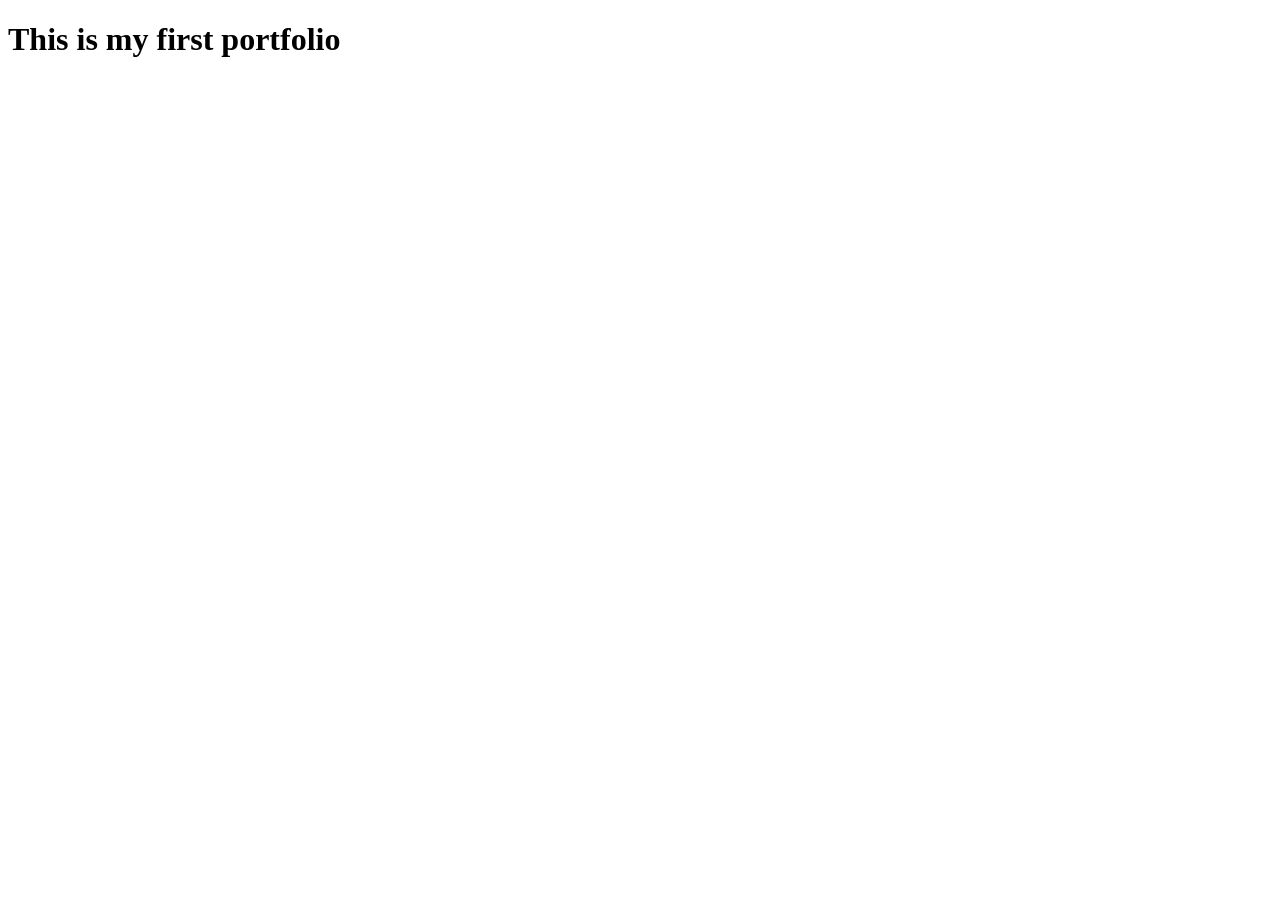
==== index.html @ 10e91168 "first commit" ====
<!DOCTYPE html>
<html lang="en">
<head>
  <meta charset="UTF-8">
  <meta name="viewport" content="width=device-width, initial-scale=1.0">
  <title>Document</title>
</head>
<body>
  <h1>This is my first portfolio</h1>
</body>
</html>
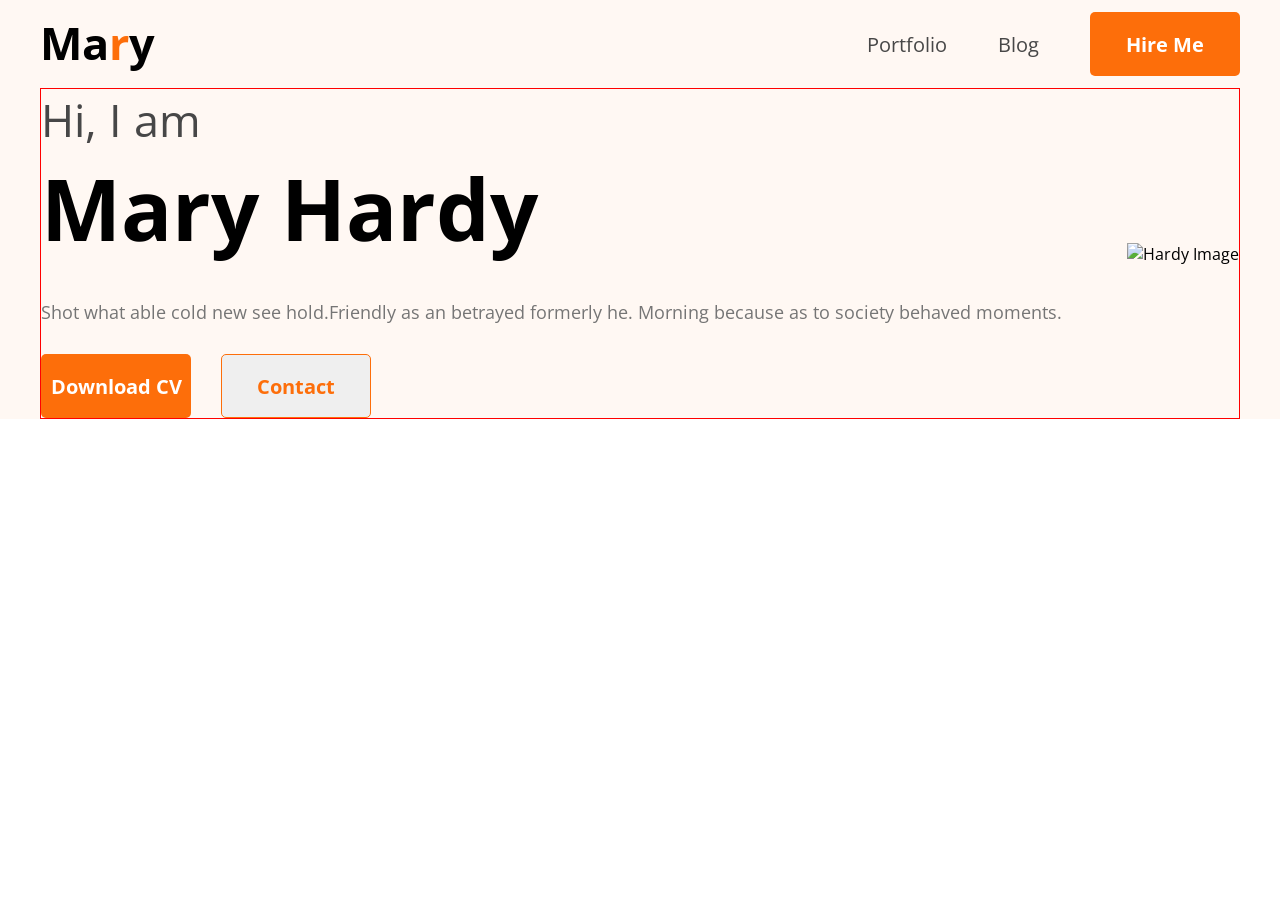
==== commit da20f9d8: "in this portion i create a CSS file link with HTML file and work on portfolio website hero portion a" ====
--- a/index.html
+++ b/index.html
@@ -1,11 +1,57 @@
-<!DOCTYPE html>
+<!doctype html>
 <html lang="en">
-<head>
-  <meta charset="UTF-8">
-  <meta name="viewport" content="width=device-width, initial-scale=1.0">
-  <title>Document</title>
-</head>
-<body>
-  <h1>This is my first portfolio</h1>
-</body>
-</html>+  <head>
+    <meta charset="UTF-8" />
+    <meta name="viewport" content="width=device-width, initial-scale=1.0" />
+    <link rel="stylesheet" href="./srtyle.css" />
+    <link rel="preconnect" href="https://fonts.googleapis.com" />
+    <link rel="preconnect" href="https://fonts.gstatic.com" crossorigin />
+    <link
+      href="https://fonts.googleapis.com/css2?family=Open+Sans:ital,wght@0,300..800;1,300..800&display=swap"
+      rel="stylesheet"
+    />
+    <title>Document</title>
+  </head>
+  <body>
+    <!-- Navbar start -->
+    <section class="root-parent">
+      <header>
+        <nav class="container">
+          <h2 class="logo">Ma<span class="logo-r">r</span>y</h2>
+          <ul>
+            <li><a href="">Portfolio</a></li>
+            <li><a href="">Blog</a></li>
+            <li><button class="common-btn">Hire Me</button></li>
+          </ul>
+        </nav>
+      </header>
+      <!-- Navbar end -->
+
+      <!-- Hero section start -->
+      <section class="hero-parent container">
+        <!-- left -->
+        <div class="hero-left">
+          <p class="hero-left-p1">Hi, I am</p>
+          <h2>Mary Hardy</h2>
+          <p class="hero-left-p2">
+            Shot what able cold new see hold.Friendly as an betrayed formerly
+            he. Morning because as to society behaved moments.
+          </p>
+          <div class="btn-parent">
+            <button class="common-btn">Download CV</button>
+            <button class="outline-btn">Contact</button>
+          </div>
+        </div>
+        <!-- right -->
+        <div>
+          <img
+            src="./b14-portfolio-resources/images/hardy.png"
+            alt="Hardy Image"
+          />
+        </div>
+      </section>
+    </section>
+    
+
+  </body>
+</html>
--- a/srtyle.css
+++ b/srtyle.css
@@ -0,0 +1,100 @@
+*{
+  padding: 0;
+  margin: 0;
+  font-family: "Open Sans", sans-serif;
+  box-sizing:border-box;
+}
+.root-parent{
+  background: #fff8f3FF;
+}
+/* shared style */
+.common-btn{
+ background-color: #fd6e0aFF;
+ height: 64px;
+ width: 150px;
+ border-radius: 5px;
+ border: none;
+ font-size: 20px;
+ color: white;
+ font-weight: 700;
+ cursor: pointer;
+}
+.outline-btn{
+ /* background-color: #fd6e0aFF; */
+ height: 64px;
+ width: 150px;
+ border-radius: 5px;
+ border: none;
+ font-size: 20px;
+ color: #fd6e0a;
+ font-weight: 700;
+ border: 1px solid #fd6e0a;
+ cursor: pointer;
+}
+.btn-parent{
+  display: flex;
+  gap: 30px;
+  margin-top: 30px;
+}
+.container{
+  max-width: 1200px;
+  margin: auto;
+}
+img{
+  /* max width is very important to image fit in the container */
+  max-width: 100%;  
+}
+
+nav{
+ 
+  display: flex;
+  justify-content: space-between;
+  padding: 12px 0;
+  /* border: 2px solid red; */
+  display: hide;
+}
+nav ul{
+  display: flex;
+  /* justify-content: space-between; */
+  list-style: none;
+  gap:51px;
+  align-items: center;
+
+}
+nav ul li a{
+  text-decoration: none;
+  font-size: 20px;
+  color: #474747FF;
+  font-weight: 400;
+}
+.logo{
+  /* font-weight: 800; */
+  font-size: 45px;
+}
+.logo-r{
+  color: #fd6e0aFF;
+}
+
+/* Hero section style */
+.hero-parent{
+  display: flex;
+  align-items: center;
+  border: 1px solid red;
+  justify-content: space-between;
+}
+.hero-left h2{
+  font-size: 85px;
+  /* font-weight: bold; */
+  /* margin-left: 0px; */
+  /* padding: 0; */
+}
+.hero-left-p1{
+  font-size: 45px;
+  color: #474747FF;
+}
+
+.hero-left-p2{
+  font-size: 18px;
+  color: #757575FF;
+  margin-top: 34px;
+}
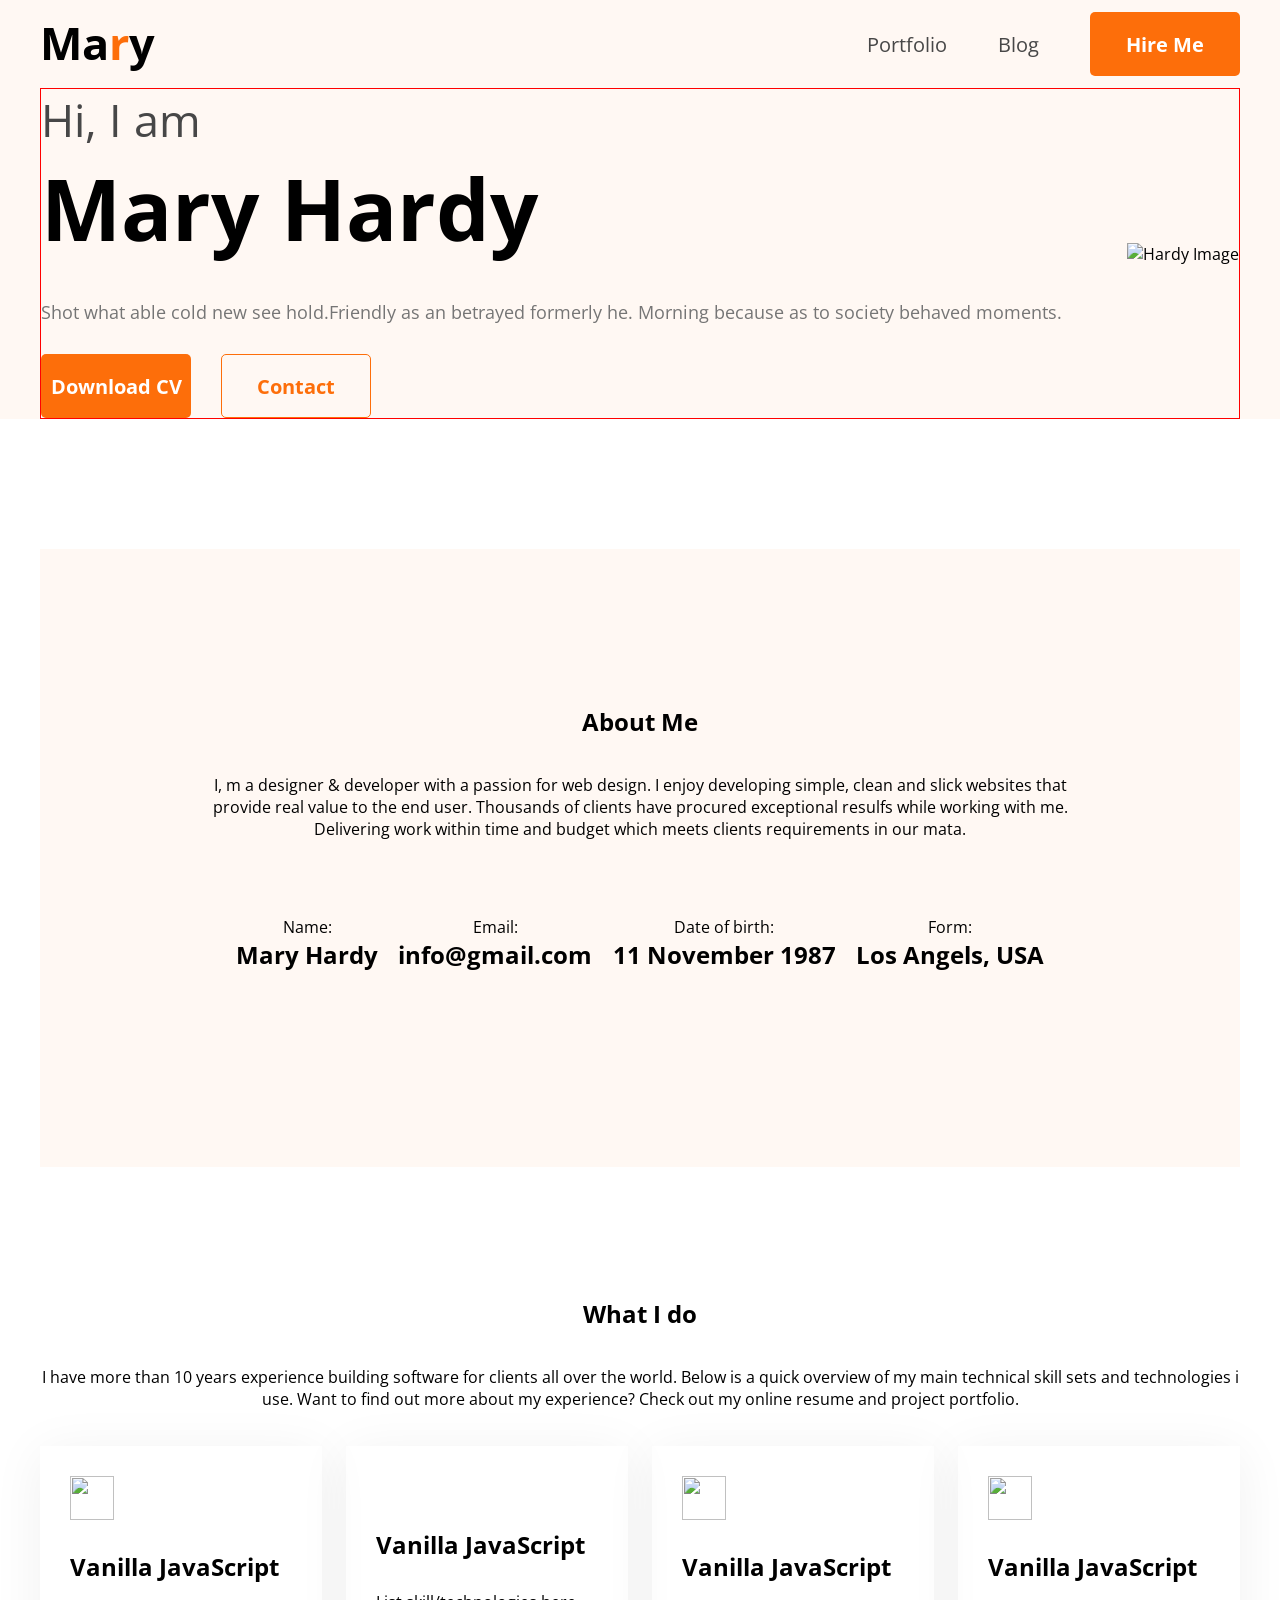
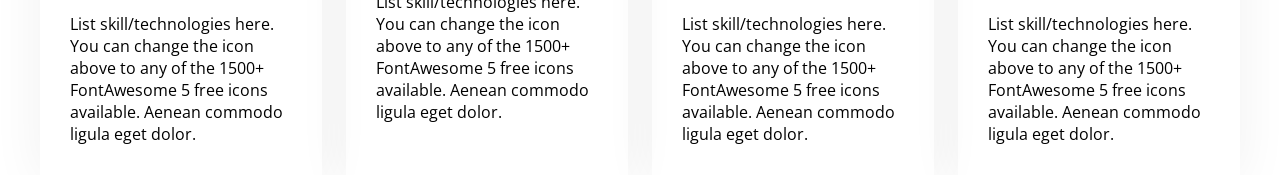
==== commit 93254fa1: "add two section about me and what i do" ====
--- a/index.html
+++ b/index.html
@@ -51,7 +51,88 @@
         </div>
       </section>
     </section>
-    
+    <!-- start about section -->
+    <section class="container about-parent">
+      <h2>About Me</h2>
+      <p>
+        I, m a designer & developer with a passion for web design. I enjoy
+        developing simple, clean and slick websites that provide real value to
+        the end user. Thousands of clients have procured exceptional resulfs
+        while working with me. Delivering work within time and budget which
+        meets clients requirements in our mata.
+      </p>
+      <div class="about-box-childs">
+        <div>
+          <p>Name:</p>
+          <h2>Mary Hardy</h2>
+        </div>
+        <div>
+          <p>Email:</p>
+          <h2>info@gmail.com</h2>
+        </div>
+        <div>
+          <p>Date of birth:</p>
+          <h2>11 November 1987</h2>
+        </div>
+        <div>
+          <p>Form:</p>
+          <h2>Los Angels, USA</h2>
+        </div>
+      </div>
+    </section>
+    <!-- what i do section -->
+    <section class="what-i-do-parent container">
+      <h2>What I do</h2>
+      <p>
+        I have more than 10 years experience building software for clients all
+        over the world. Below is a quick overview of my main technical skill
+        sets and technologies i use. Want to find out more about my experience?
+        Check out my online resume and project portfolio.
+      </p>
 
+      <div class="what-i-do-card-container">
+        <div class="what-i-do-card">
+          <img src="/b14-portfolio-resources/images/icons/js.png" alt="" />
+          <h2>Vanilla JavaScript</h2>
+          <p>
+            List skill/technologies here. You can change the icon above to any
+            of the 1500+ FontAwesome 5 free icons available. Aenean commodo
+            ligula eget dolor.
+          </p>
+        </div>
+        <div class="what-i-do-card">
+          <div>
+            <img src="/b14-portfolio-resources/images/icons/mongo.png" alt="" />
+            <img src="/b14-portfolio-resources/images/icons/react.png" alt="" />
+            <img src="/b14-portfolio-resources/images/icons/nodejs.png" alt="" />
+          </div>
+
+          <h2>Vanilla JavaScript</h2>
+          <p>
+            List skill/technologies here. You can change the icon above to any
+            of the 1500+ FontAwesome 5 free icons available. Aenean commodo
+            ligula eget dolor.
+          </p>
+        </div>
+        <div class="what-i-do-card">
+          <img src="/b14-portfolio-resources/images/icons/js.png" alt="" />
+          <h2>Vanilla JavaScript</h2>
+          <p>
+            List skill/technologies here. You can change the icon above to any
+            of the 1500+ FontAwesome 5 free icons available. Aenean commodo
+            ligula eget dolor.
+          </p>
+        </div>
+        <div class="what-i-do-card">
+          <img src="/b14-portfolio-resources/images/icons/js.png" alt="" />
+          <h2>Vanilla JavaScript</h2>
+          <p>
+            List skill/technologies here. You can change the icon above to any
+            of the 1500+ FontAwesome 5 free icons available. Aenean commodo
+            ligula eget dolor.
+          </p>
+        </div>
+      </div>
+    </section>
   </body>
 </html>
--- a/srtyle.css
+++ b/srtyle.css
@@ -30,6 +30,7 @@
  font-weight: 700;
  border: 1px solid #fd6e0a;
  cursor: pointer;
+ background: none;
 }
 .btn-parent{
   display: flex;
@@ -97,4 +98,52 @@
   font-size: 18px;
   color: #757575FF;
   margin-top: 34px;
+}
+/* about us css */
+
+.about-parent{
+  background: #fff8f3FF;
+  margin: 130px auto;
+  padding: 156px;
+  text-align: center;
+  display: flex;
+  flex-direction: column;
+  gap: 36px;
+}
+.about-box-childs{
+  display: flex;
+  justify-content: space-between;
+  /* gap: 45px; */
+  padding: 40px;
+
+}
+
+/* what i do portion */
+
+.what-i-do-parent{
+  text-align: center;
+  display: flex;
+  flex-direction: column;
+  gap: 36px;
+
+
+}
+.what-i-do-card-container{
+  display: flex;
+  flex-direction: row;
+  gap: 24px;
+}
+.what-i-do-card{
+  box-shadow: 0px 6px 50px 0px #0000000F;
+  text-align: left;
+  padding: 30px;
+  display: flex;
+  flex-direction: column;
+  gap:30px ;
+
+}
+.what-i-do-card>img{
+   width: 44px;
+   height: 44px;
+    
 }
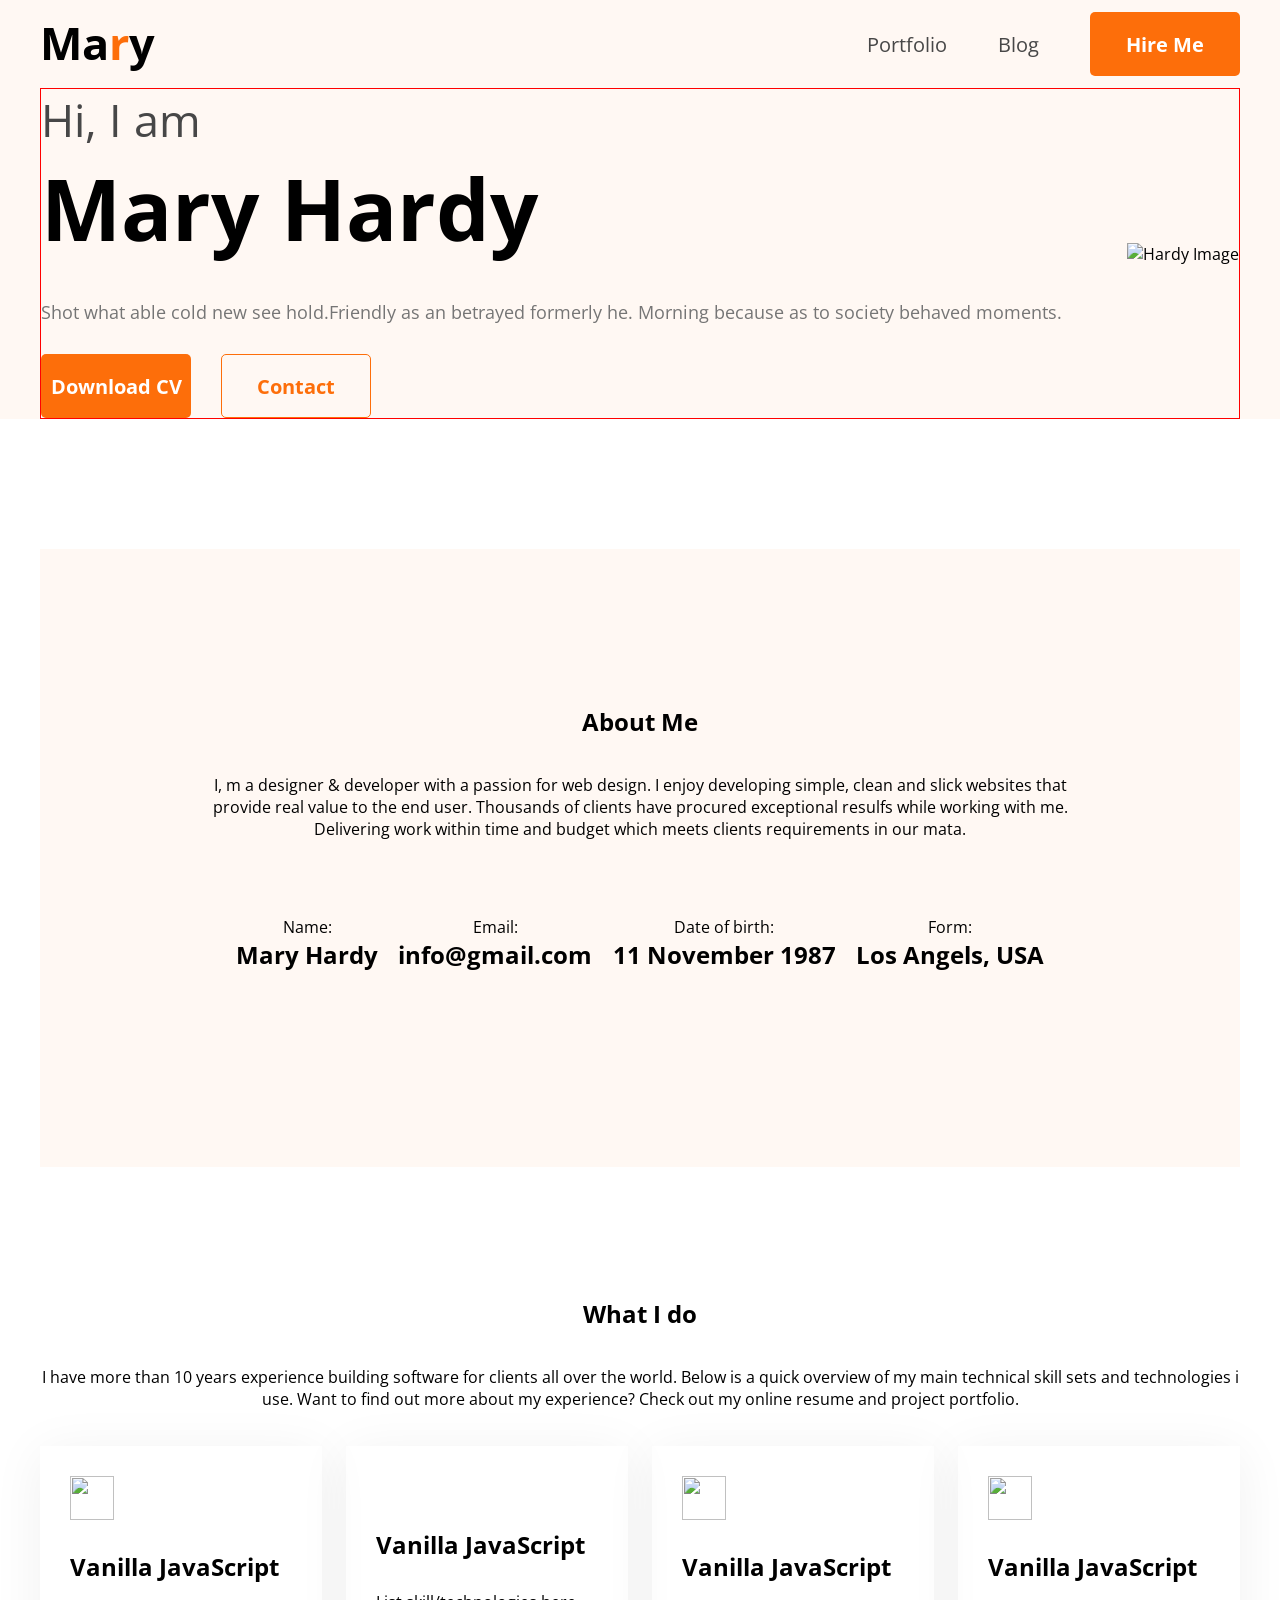
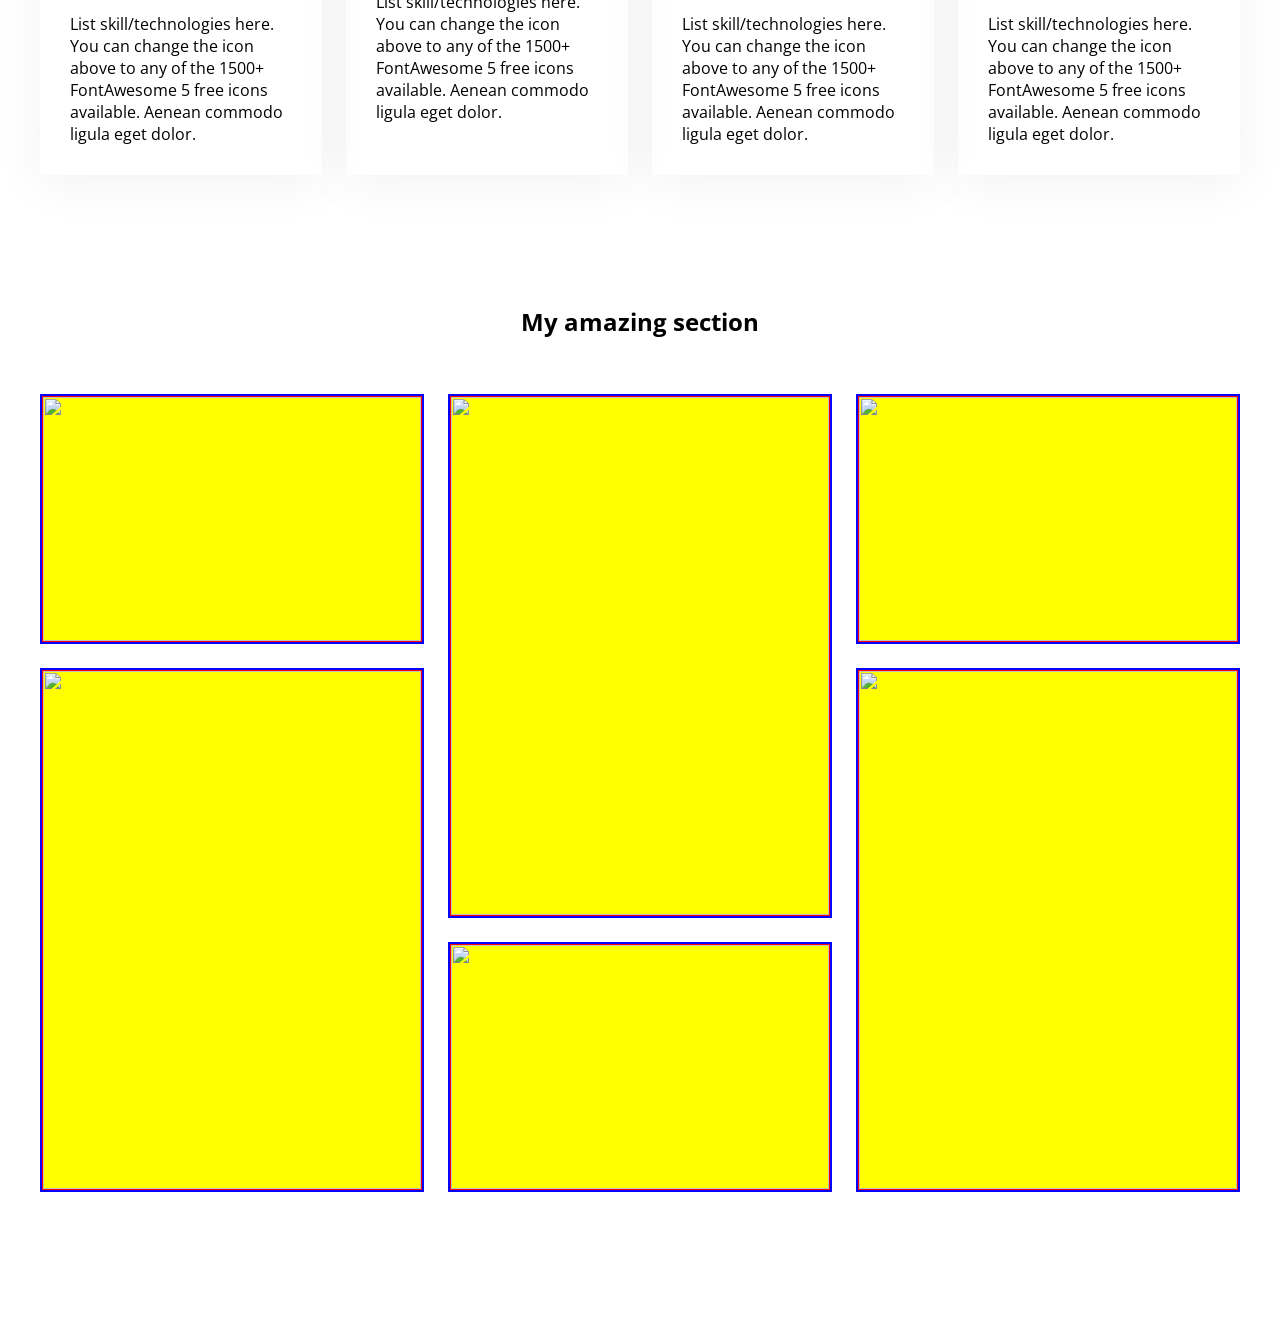
==== commit 4ea533d5: "in this portion i work on MY amazing section and understanding display grid property" ====
--- a/index.html
+++ b/index.html
@@ -104,7 +104,10 @@
           <div>
             <img src="/b14-portfolio-resources/images/icons/mongo.png" alt="" />
             <img src="/b14-portfolio-resources/images/icons/react.png" alt="" />
-            <img src="/b14-portfolio-resources/images/icons/nodejs.png" alt="" />
+            <img
+              src="/b14-portfolio-resources/images/icons/nodejs.png"
+              alt=""
+            />
           </div>
 
           <h2>Vanilla JavaScript</h2>
@@ -134,5 +137,47 @@
         </div>
       </div>
     </section>
+    <!-- my amazing works -->
+    <section class="my-amazing-parent container">
+      <h2>My amazing section</h2>
+      <div class="gallery">
+        <div class="box1">
+          <img
+            src="/b14-portfolio-resources/images/amazing works/Rectangle 8.png"
+            alt=""
+          />
+        </div>
+        <div class="box2">
+          <img
+            src="/b14-portfolio-resources/images/amazing works/Rectangle 9.png"
+            alt=""
+          />
+        </div>
+        <div class="box3">
+          <img
+            src="/b14-portfolio-resources/images/amazing works/Rectangle 10.png"
+            alt=""
+          />
+        </div>
+        <div class="box4">
+          <img
+            src="/b14-portfolio-resources/images/amazing works/Rectangle 11.png"
+            alt=""
+          />
+        </div>
+        <div class="box5">
+          <img
+            src="/b14-portfolio-resources/images/amazing works/Rectangle 12.png"
+            alt=""
+          />
+        </div>
+        <div class="box6">
+          <img
+            src="/b14-portfolio-resources/images/amazing works/Rectangle 13.png"
+            alt=""
+          />
+        </div>
+      </div>
+    </section>
   </body>
 </html>
--- a/srtyle.css
+++ b/srtyle.css
@@ -44,6 +44,8 @@
 img{
   /* max width is very important to image fit in the container */
   max-width: 100%;  
+  /* unexpected gap cole jabe image theke */
+  /* display: block; */
 }
 
 nav{
@@ -146,4 +148,56 @@
    width: 44px;
    height: 44px;
     
+}
+
+/* Gallery section */
+.my-amazing-parent{
+  text-align: center;
+  margin: 130px auto;
+}
+.gallery{
+  /* display: inline; */
+  display: grid;
+  grid-template-columns: repeat(3,1fr);
+  margin-top: 56px;
+  gap: 24px;
+  grid-auto-rows: 250px;
+  grid-template-areas: 
+  "one two three"
+  "four two six"
+  "four five six"
+  ;
+  
+}
+.gallery img{
+  border: 1px solid red;
+    /* object-fit: cover; */
+    height: 100%;
+    width: 100%;
+    object-fit:fill;
+}
+
+/* extra code  */
+.gallery > div{
+    border: 2px solid blue;
+     background: yellow;
+}
+
+.box1{
+  grid-area: one;
+}
+.box2{
+  grid-area: two;
+}
+.box3{
+  grid-area: three;
+}
+.box4{
+  grid-area: four;
+}
+.box5{
+  grid-area: five;
+}
+.box6{
+  grid-area: six;
 }
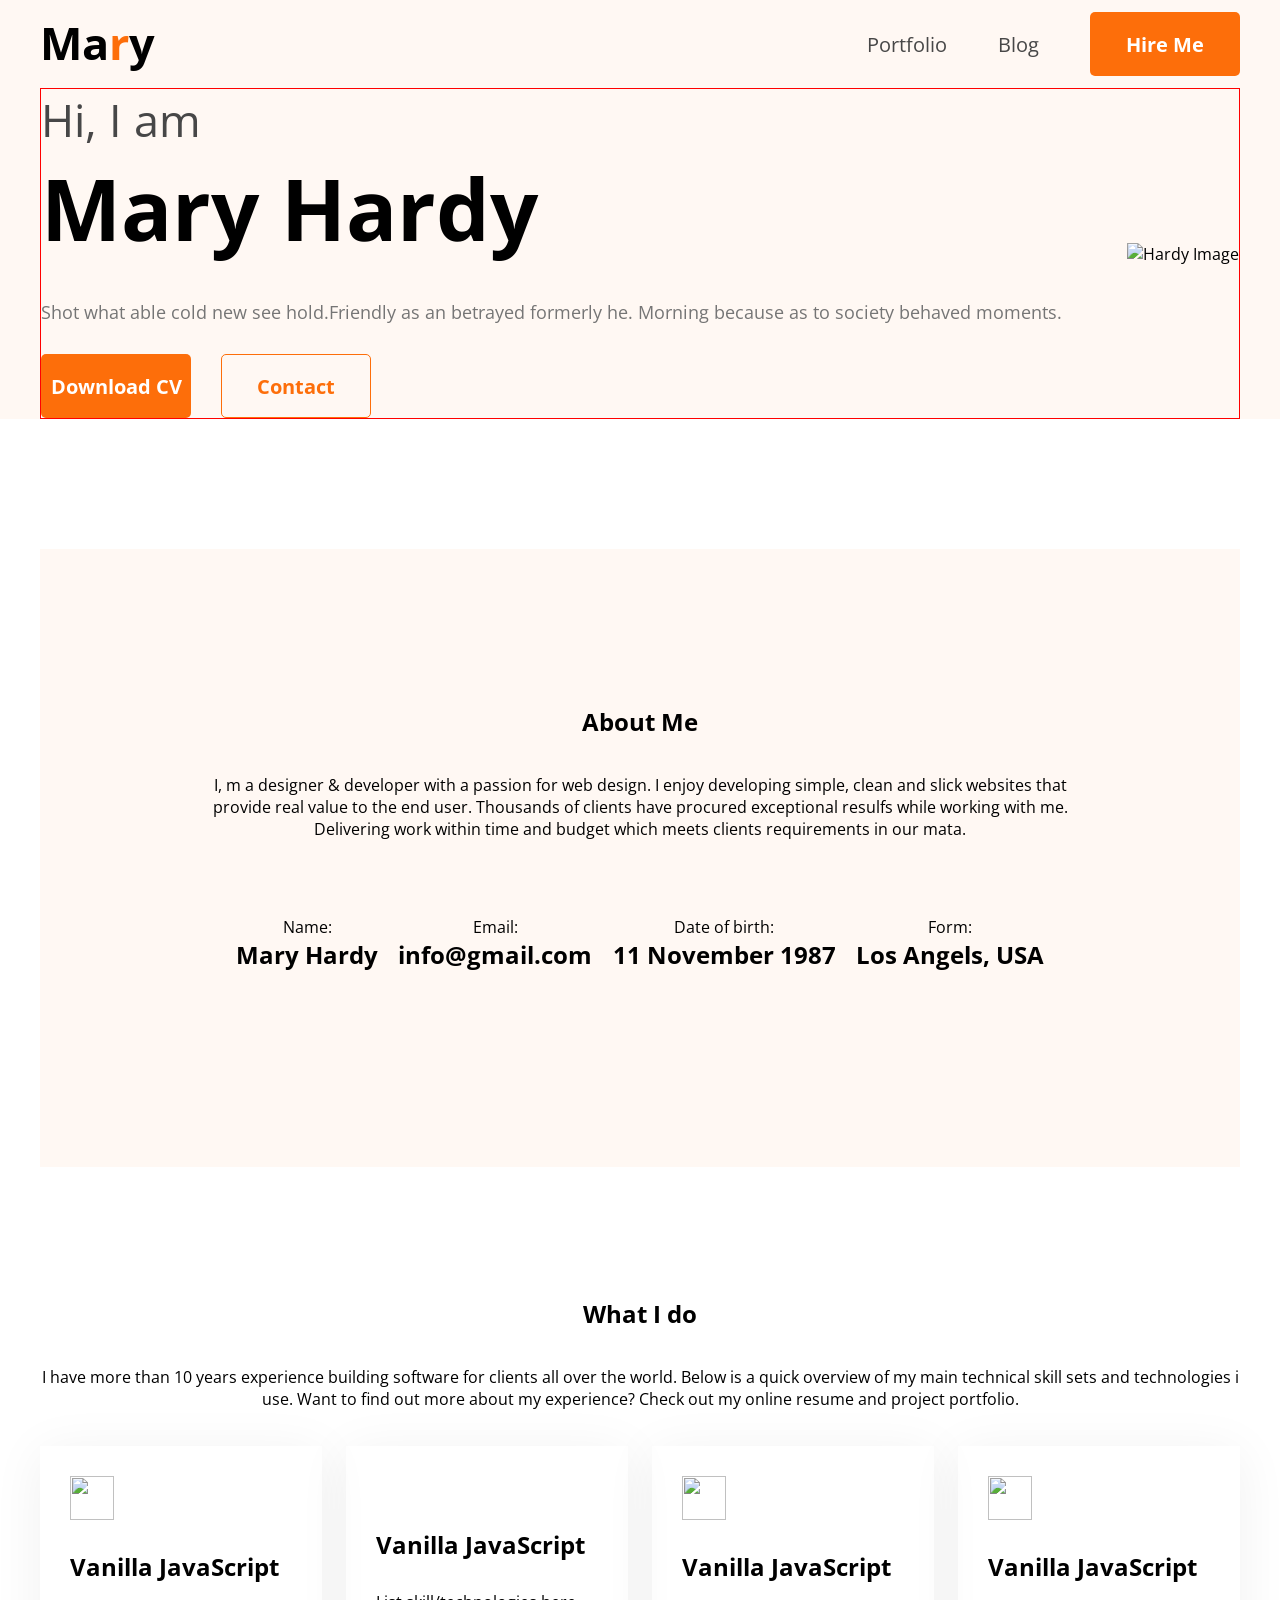
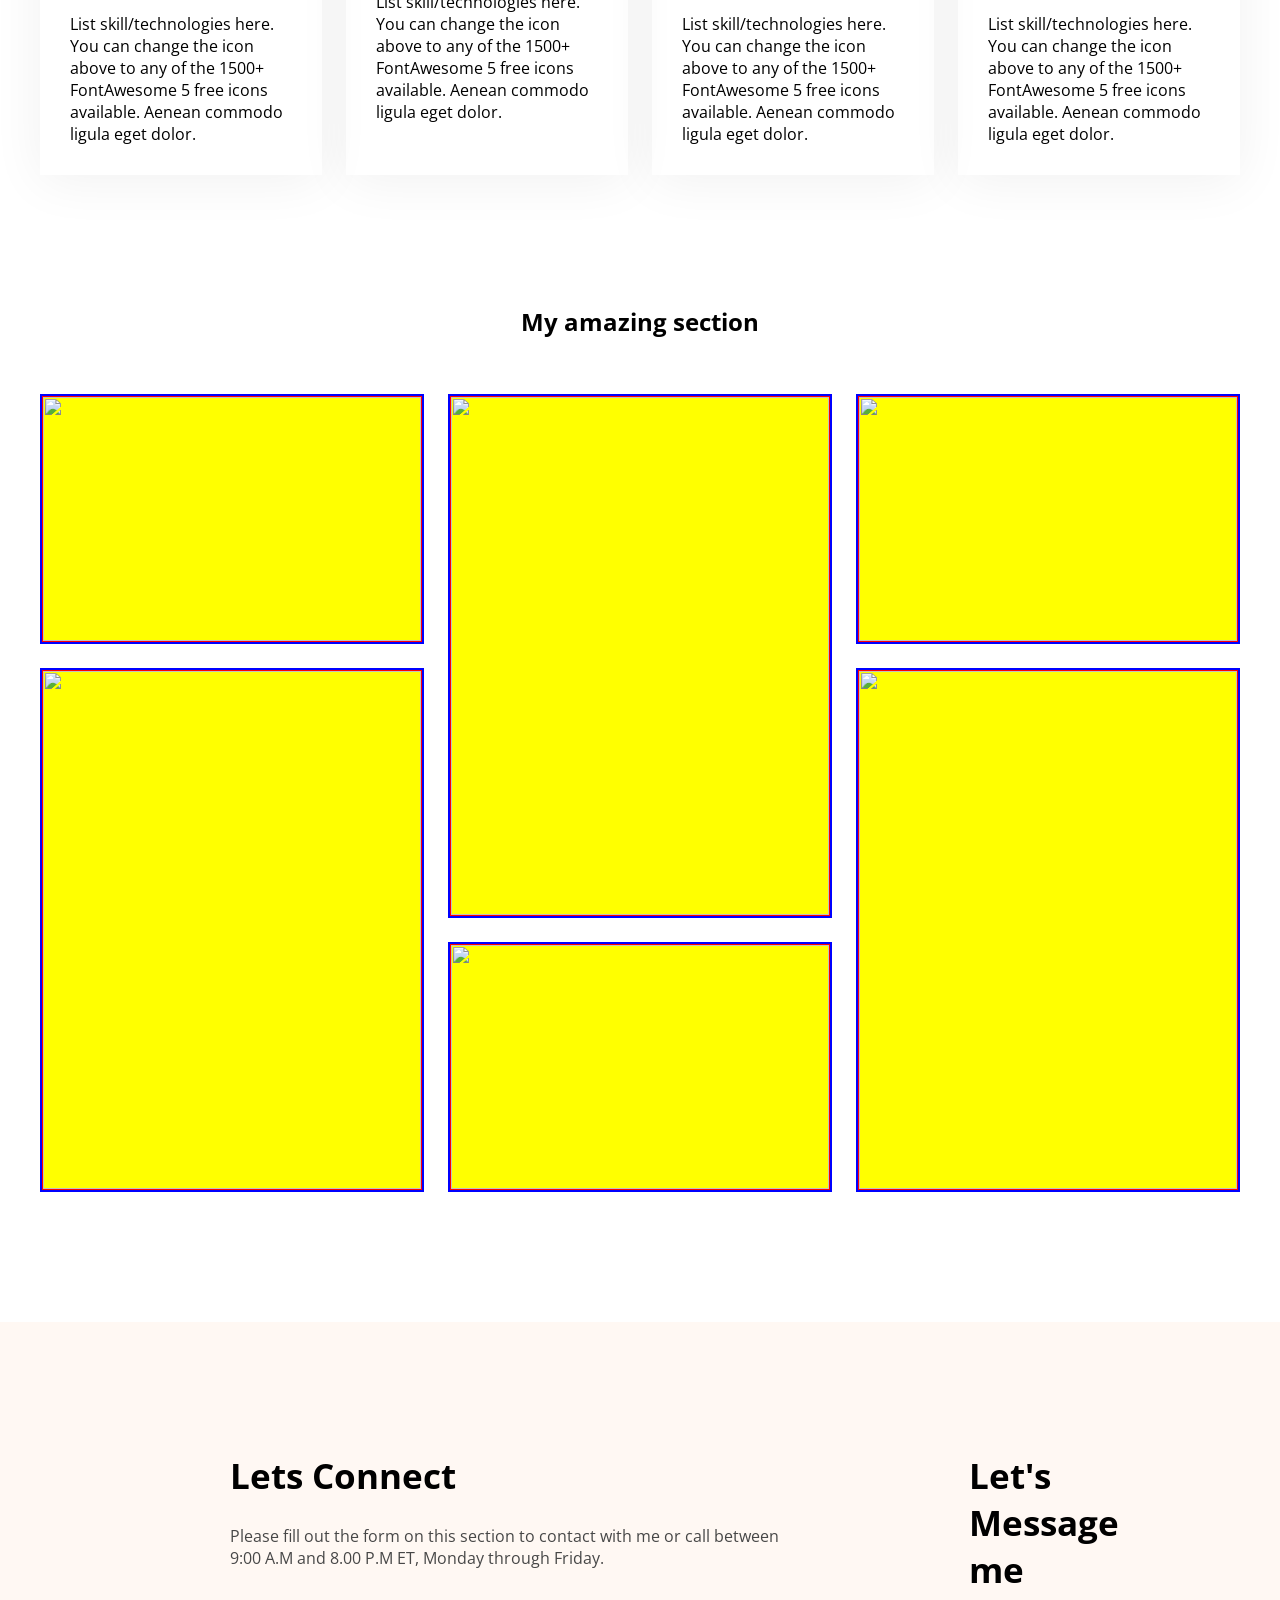
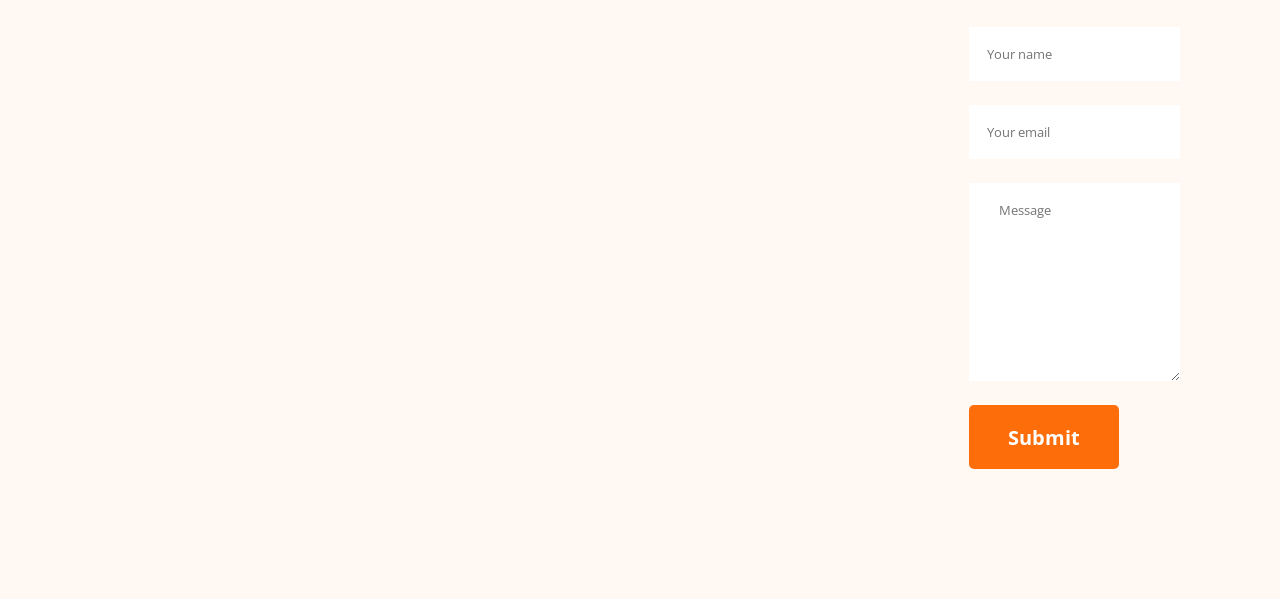
==== commit 10244a4e: "works on footer section" ====
--- a/index.html
+++ b/index.html
@@ -10,6 +10,7 @@
       href="https://fonts.googleapis.com/css2?family=Open+Sans:ital,wght@0,300..800;1,300..800&display=swap"
       rel="stylesheet"
     />
+    <link rel="stylesheet" href="https://cdnjs.cloudflare.com/ajax/libs/font-awesome/7.0.1/css/all.min.css" integrity="sha512-2SwdPD6INVrV/lHTZbO2nodKhrnDdJK9/kg2XD1r9uGqPo1cUbujc+IYdlYdEErWNu69gVcYgdxlmVmzTWnetw==" crossorigin="anonymous" referrerpolicy="no-referrer" />
     <title>Document</title>
   </head>
   <body>
@@ -179,5 +180,43 @@
         </div>
       </div>
     </section>
+    <!-- footer portion start -->
+    <section class="footer-parent">
+      <footer class="container">
+        <div class="left-footer">
+          <h2>Lets Connect</h2>
+          <p>
+            Please fill out the form on this section to contact with me or call
+            between 9:00 A.M and 8.00 P.M ET, Monday through Friday.
+          </p>
+          <div class="footer-icons">
+            <img
+              src="/b14-portfolio-resources/images/icons/facebook.png"
+              alt=""
+            />
+            <img src="/b14-portfolio-resources/images/icons/insta.png" alt="" />
+            <img
+              src="/b14-portfolio-resources/images/icons/twitter.png"
+              alt=""
+            />
+          </div>
+          <!-- font aswome  -->
+          <div class="footer-icons">
+            <span><i class="fa-brands fa-facebook"></i></span>
+            <span><i class="fa-brands fa-facebook"></i></span>
+            <span><i class="fa-brands fa-facebook"></i></span>
+          </div>
+        </div>
+        <div class="right-footer">
+          <h2>Let's Message me</h2>
+          <form action="">
+            <input type="text" placeholder="Your name" />
+            <input type="text" placeholder="Your email" />
+            <textarea name="" id="" placeholder="Message" rows="10"></textarea>
+            <button class="common-btn">Submit</button>
+          </form>
+        </div>
+      </footer>
+    </section>
   </body>
 </html>
--- a/srtyle.css
+++ b/srtyle.css
@@ -1,110 +1,108 @@
-*{
+* {
   padding: 0;
   margin: 0;
   font-family: "Open Sans", sans-serif;
-  box-sizing:border-box;
-}
-.root-parent{
-  background: #fff8f3FF;
+  box-sizing: border-box;
+}
+.root-parent {
+  background: #fff8f3ff;
 }
 /* shared style */
-.common-btn{
- background-color: #fd6e0aFF;
- height: 64px;
- width: 150px;
- border-radius: 5px;
- border: none;
- font-size: 20px;
- color: white;
- font-weight: 700;
- cursor: pointer;
-}
-.outline-btn{
- /* background-color: #fd6e0aFF; */
- height: 64px;
- width: 150px;
- border-radius: 5px;
- border: none;
- font-size: 20px;
- color: #fd6e0a;
- font-weight: 700;
- border: 1px solid #fd6e0a;
- cursor: pointer;
- background: none;
-}
-.btn-parent{
+.common-btn {
+  background-color: #fd6e0aff;
+  height: 64px;
+  width: 150px;
+  border-radius: 5px;
+  border: none;
+  font-size: 20px;
+  color: white;
+  font-weight: 700;
+  cursor: pointer;
+}
+.outline-btn {
+  /* background-color: #fd6e0aFF; */
+  height: 64px;
+  width: 150px;
+  border-radius: 5px;
+  border: none;
+  font-size: 20px;
+  color: #fd6e0a;
+  font-weight: 700;
+  border: 1px solid #fd6e0a;
+  cursor: pointer;
+  background: none;
+}
+.btn-parent {
   display: flex;
   gap: 30px;
   margin-top: 30px;
 }
-.container{
+.container {
   max-width: 1200px;
   margin: auto;
 }
-img{
+img {
   /* max width is very important to image fit in the container */
-  max-width: 100%;  
+  max-width: 100%;
   /* unexpected gap cole jabe image theke */
   /* display: block; */
 }
 
-nav{
- 
+nav {
   display: flex;
   justify-content: space-between;
   padding: 12px 0;
   /* border: 2px solid red; */
   display: hide;
 }
-nav ul{
+nav ul {
   display: flex;
   /* justify-content: space-between; */
   list-style: none;
-  gap:51px;
+  gap: 51px;
   align-items: center;
-
-}
-nav ul li a{
+}
+nav ul li a {
   text-decoration: none;
   font-size: 20px;
-  color: #474747FF;
+  color: #474747ff;
   font-weight: 400;
 }
-.logo{
+.logo {
   /* font-weight: 800; */
   font-size: 45px;
 }
-.logo-r{
-  color: #fd6e0aFF;
+.logo-r {
+  color: #fd6e0aff;
 }
 
 /* Hero section style */
-.hero-parent{
+.hero-parent {
   display: flex;
   align-items: center;
   border: 1px solid red;
   justify-content: space-between;
 }
-.hero-left h2{
+.hero-left h2 {
   font-size: 85px;
   /* font-weight: bold; */
   /* margin-left: 0px; */
   /* padding: 0; */
 }
-.hero-left-p1{
+.hero-left-p1 {
   font-size: 45px;
-  color: #474747FF;
-}
-
-.hero-left-p2{
+  color: #474747ff;
+}
+
+.hero-left-p2 {
   font-size: 18px;
-  color: #757575FF;
+  color: #757575ff;
   margin-top: 34px;
 }
 /* about us css */
 
-.about-parent{
-  background: #fff8f3FF;
+.about-parent {
+  background: #fff8f3ff;
   margin: 130px auto;
   padding: 156px;
   text-align: center;
@@ -112,92 +110,137 @@
   flex-direction: column;
   gap: 36px;
 }
-.about-box-childs{
+.about-box-childs {
   display: flex;
   justify-content: space-between;
   /* gap: 45px; */
   padding: 40px;
-
 }
 
 /* what i do portion */
 
-.what-i-do-parent{
+.what-i-do-parent {
   text-align: center;
   display: flex;
   flex-direction: column;
   gap: 36px;
-
-
-}
-.what-i-do-card-container{
+}
+.what-i-do-card-container {
   display: flex;
   flex-direction: row;
   gap: 24px;
 }
-.what-i-do-card{
-  box-shadow: 0px 6px 50px 0px #0000000F;
+.what-i-do-card {
+  box-shadow: 0px 6px 50px 0px #0000000f;
   text-align: left;
   padding: 30px;
   display: flex;
   flex-direction: column;
-  gap:30px ;
-
-}
-.what-i-do-card>img{
-   width: 44px;
-   height: 44px;
-    
+  gap: 30px;
+}
+.what-i-do-card > img {
+  width: 44px;
+  height: 44px;
 }
 
 /* Gallery section */
-.my-amazing-parent{
+.my-amazing-parent {
   text-align: center;
   margin: 130px auto;
 }
-.gallery{
+.gallery {
   /* display: inline; */
   display: grid;
-  grid-template-columns: repeat(3,1fr);
+  grid-template-columns: repeat(3, 1fr);
   margin-top: 56px;
   gap: 24px;
   grid-auto-rows: 250px;
-  grid-template-areas: 
-  "one two three"
-  "four two six"
-  "four five six"
-  ;
-  
-}
-.gallery img{
+  grid-template-areas:
+    "one two three"
+    "four two six"
+    "four five six";
+}
+.gallery img {
   border: 1px solid red;
-    /* object-fit: cover; */
-    height: 100%;
-    width: 100%;
-    object-fit:fill;
+  /* object-fit: cover; */
+  height: 100%;
+  width: 100%;
+  object-fit: fill;
 }
 
 /* extra code  */
-.gallery > div{
-    border: 2px solid blue;
-     background: yellow;
-}
-
-.box1{
+.gallery > div {
+  border: 2px solid blue;
+  background: yellow;
+}
+
+.box1 {
   grid-area: one;
 }
-.box2{
+.box2 {
   grid-area: two;
 }
-.box3{
+.box3 {
   grid-area: three;
 }
-.box4{
+.box4 {
   grid-area: four;
 }
-.box5{
+.box5 {
   grid-area: five;
 }
-.box6{
+.box6 {
   grid-area: six;
-}+}
+
+/* footer section */
+.footer-parent {
+  background-color: #fff8f3ff;
+  padding: 130px 230px;
+}
+footer {
+  display: grid;
+  grid-template-columns: repeat(2,1fr);
+  gap: 177px;
+}
+.left-footer{
+  display: flex;
+  flex-direction: column;
+  gap: 26px;
+}
+.footer-icons{
+  display: flex;
+  gap: 24px ;
+}
+.left-footer p{
+  width: 562px;
+  color: #474747FF;
+  font-size: 16px;
+}
+.left-footer h2{
+  font-size: 35px;
+}
+.right-footer{
+  display: flex;
+  flex-direction: column;
+  gap: 34px;
+}
+
+.right-footer h2{
+  font-size: 35px;
+}
+
+.right-footer form{
+  display: flex;
+  flex-direction: column;
+  gap: 24px;
+}
+form input{
+  border: none;
+  padding: 18px;
+}
+
+form textarea{
+  border: none;
+  padding: 18px 0px 0px 30px;
+}
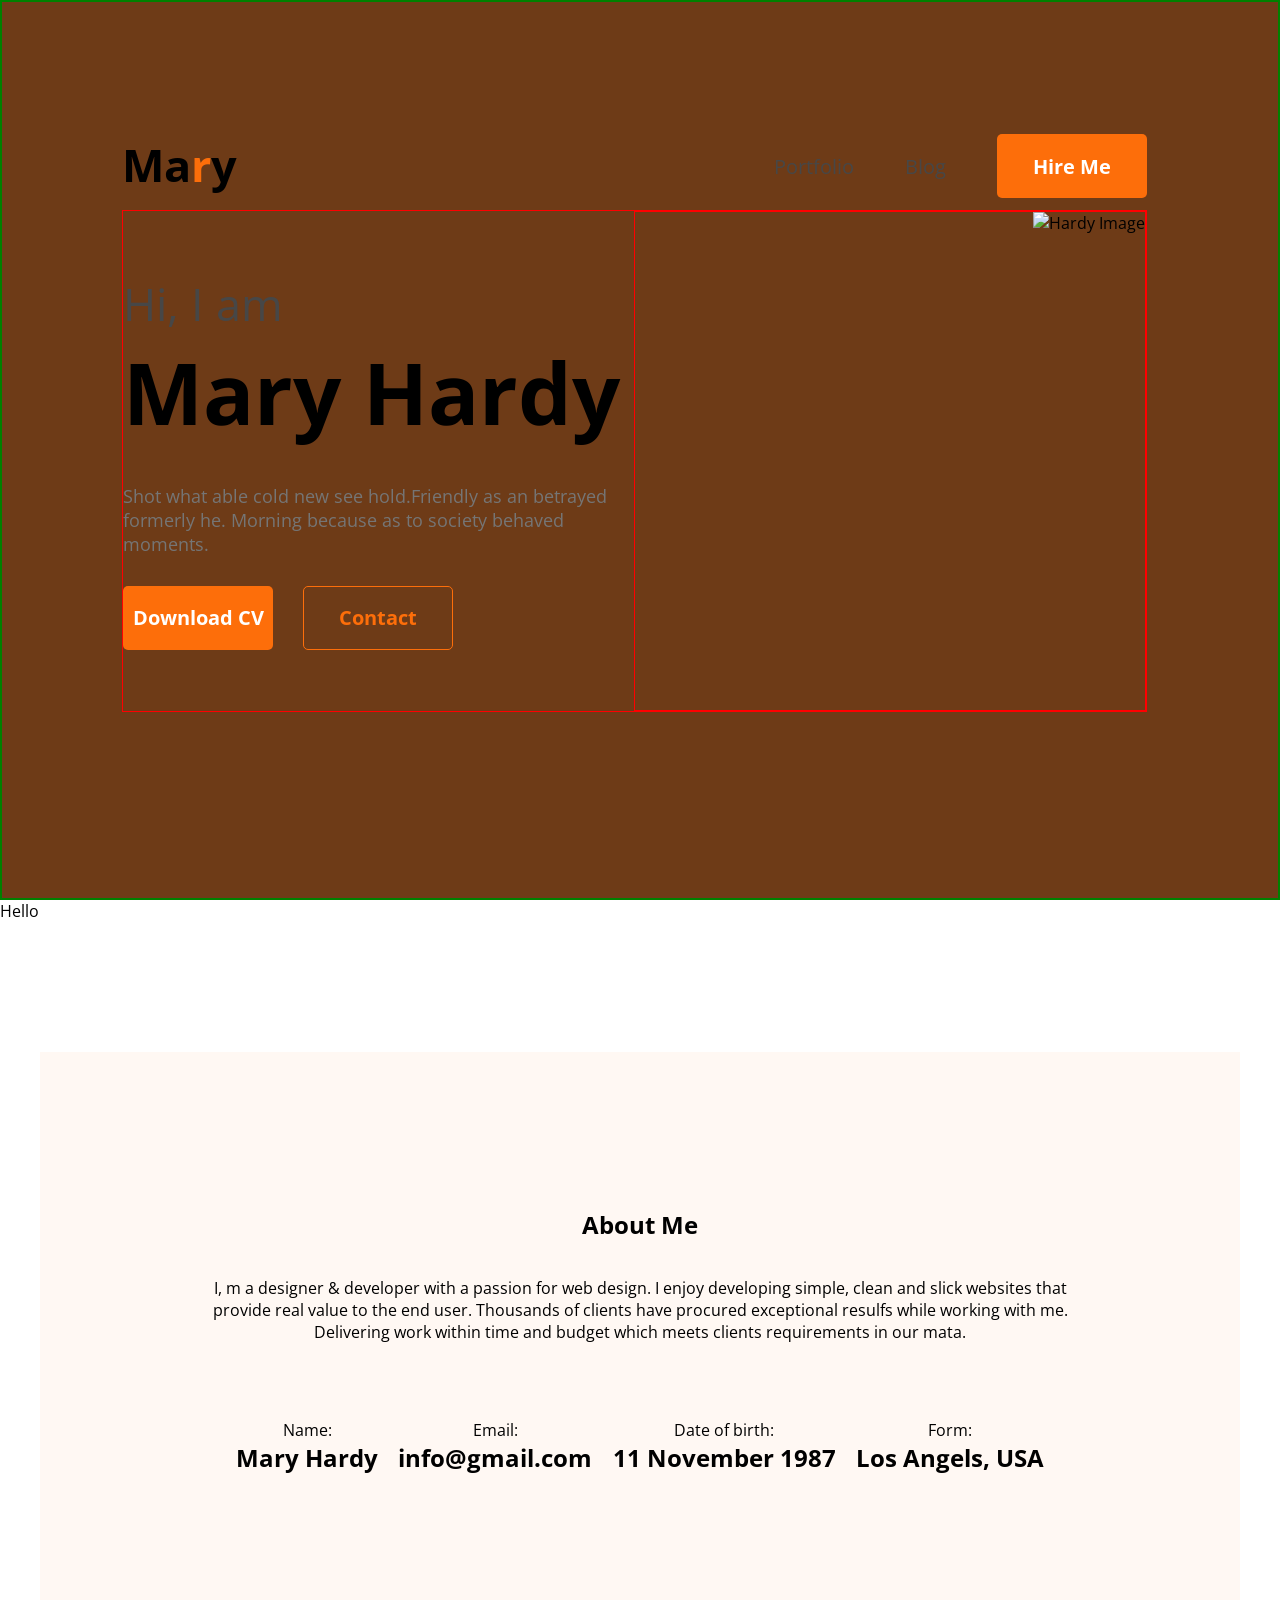
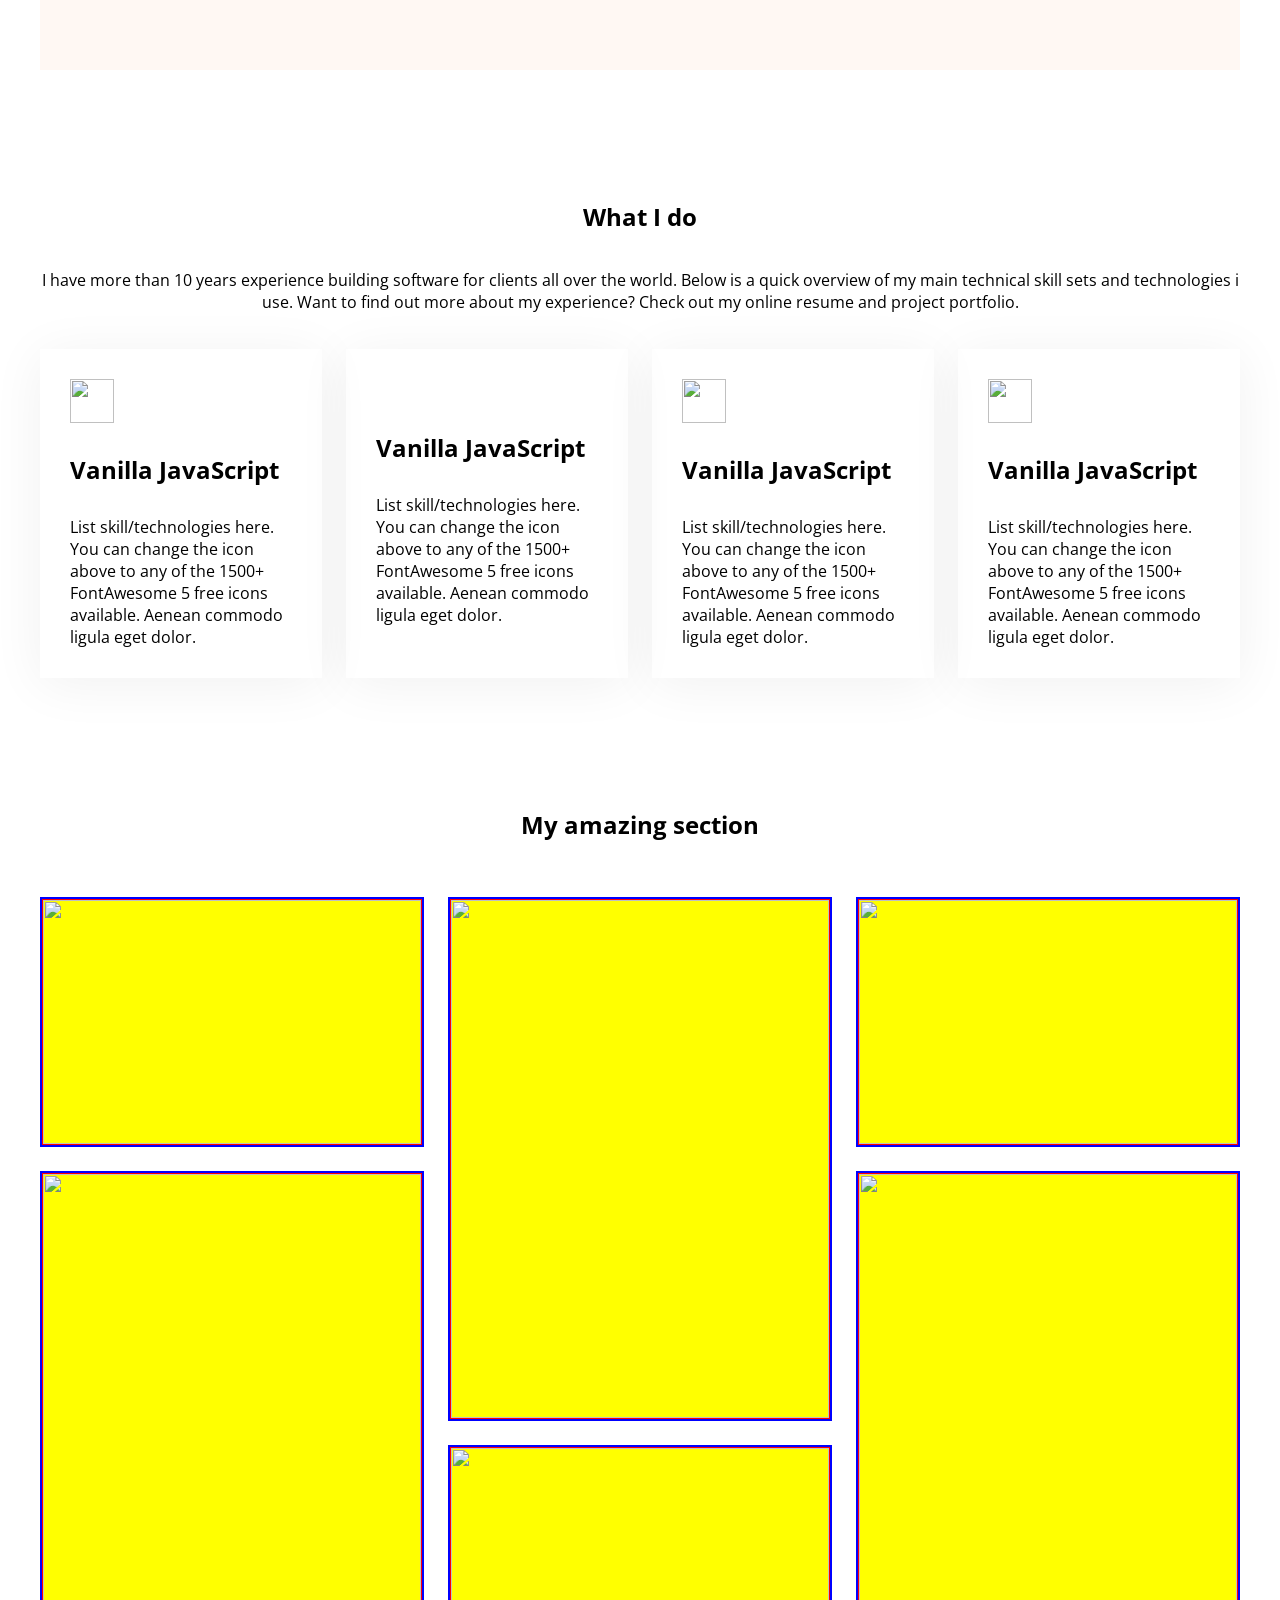
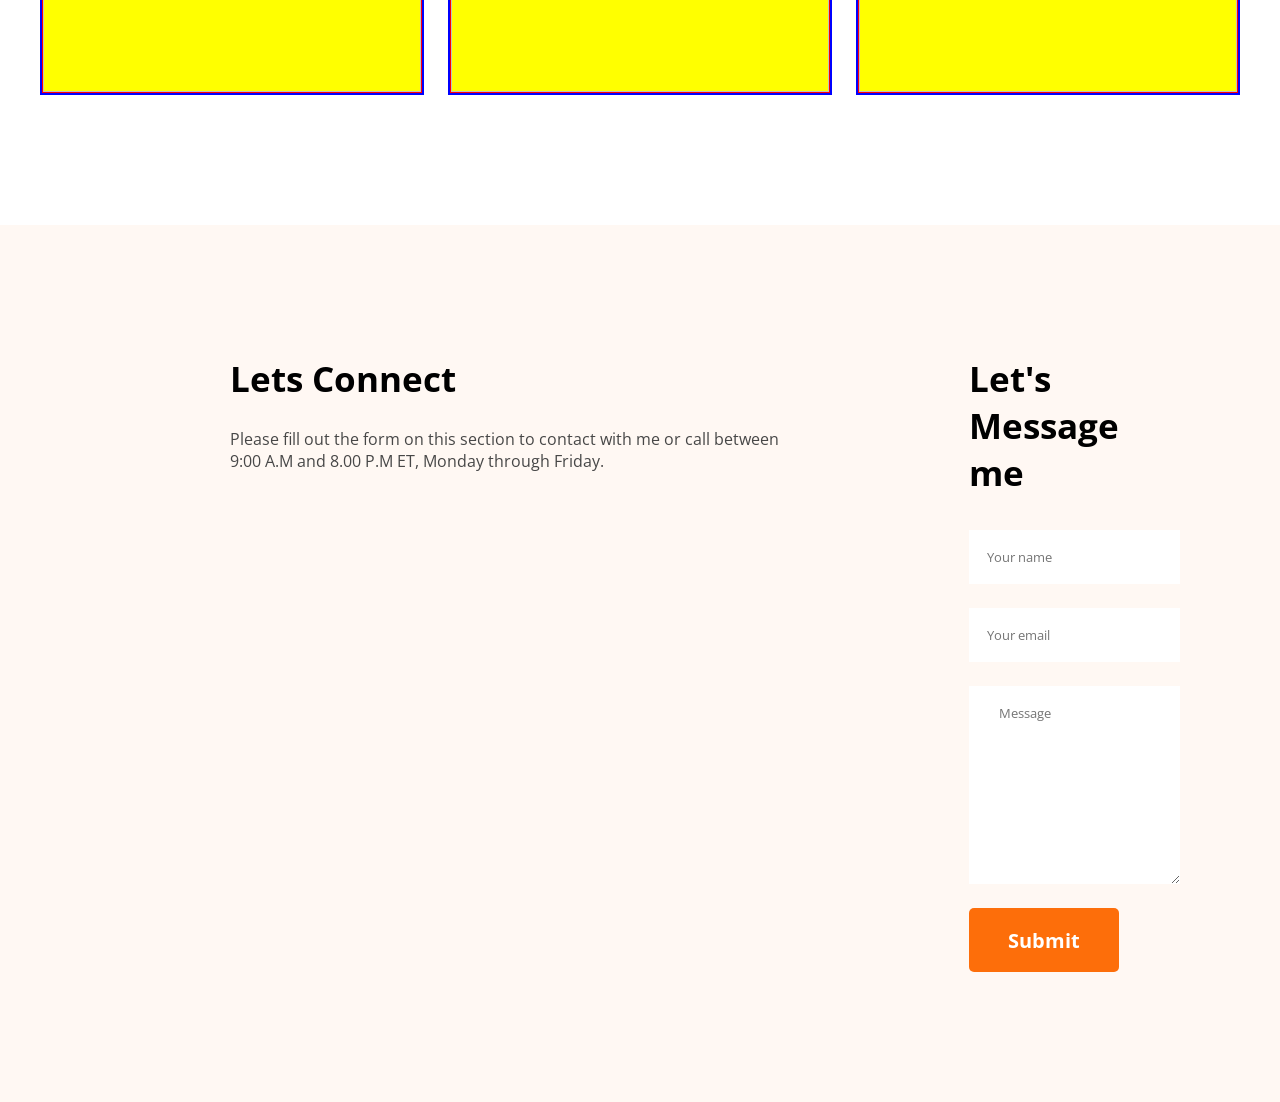
==== commit 7f6b3ffb: "conflict file" ====
--- a/index.html
+++ b/index.html
@@ -10,12 +10,25 @@
       href="https://fonts.googleapis.com/css2?family=Open+Sans:ital,wght@0,300..800;1,300..800&display=swap"
       rel="stylesheet"
     />
-    <link rel="stylesheet" href="https://cdnjs.cloudflare.com/ajax/libs/font-awesome/7.0.1/css/all.min.css" integrity="sha512-2SwdPD6INVrV/lHTZbO2nodKhrnDdJK9/kg2XD1r9uGqPo1cUbujc+IYdlYdEErWNu69gVcYgdxlmVmzTWnetw==" crossorigin="anonymous" referrerpolicy="no-referrer" />
+    <link
+      rel="stylesheet"
+      href="https://cdnjs.cloudflare.com/ajax/libs/font-awesome/7.0.1/css/all.min.css"
+      integrity="sha512-2SwdPD6INVrV/lHTZbO2nodKhrnDdJK9/kg2XD1r9uGqPo1cUbujc+IYdlYdEErWNu69gVcYgdxlmVmzTWnetw=="
+      crossorigin="anonymous"
+      referrerpolicy="no-referrer"
+    />
     <title>Document</title>
   </head>
-  <body>
+  <body class="">
     <!-- Navbar start -->
-    <section class="root-parent">
+    <section class="root-parent xyz">
+      <div class="dev">
+        <img src="./b14-portfolio-resources/images/developer.png" alt="" />
+      </div>
+      <!-- <h2>Good</h2> -->
+      <div>
+
+      
       <header>
         <nav class="container">
           <h2 class="logo">Ma<span class="logo-r">r</span>y</h2>
@@ -29,6 +42,7 @@
       <!-- Navbar end -->
 
       <!-- Hero section start -->
+
       <section class="hero-parent container">
         <!-- left -->
         <div class="hero-left">
@@ -44,14 +58,19 @@
           </div>
         </div>
         <!-- right -->
-        <div>
+        <div class="hero-right">
           <img
             src="./b14-portfolio-resources/images/hardy.png"
             alt="Hardy Image"
           />
-        </div>
+
+        </div>
+      
       </section>
-    </section>
+      </div>
+    </section>
+    <p>Hello</p>
+    
     <!-- start about section -->
     <section class="container about-parent">
       <h2>About Me</h2>
--- a/srtyle.css
+++ b/srtyle.css
@@ -5,7 +5,33 @@
   box-sizing: border-box;
 }
 .root-parent {
-  background: #fff8f3ff;
+  background: rgb(110, 59, 23);
+  display: flex;
+  flex-direction: row;
+  justify-content: space-between;
+  /* align-items: center; */
+  position: relative;
+  /* gap: 300px; */
+  padding: 120px;
+  min-height: 100vh;
+  width:100% ;
+  /* margin: auto; */
+  border: 2px solid green;
+  /* max-width: 1500px; */
+  margin: auto;
+}
+.xyz{
+
+  max-width: 100%;
+  /* margin: auto; */
+
+}
+.dev{
+  /* width: 40%; */
+  position: absolute;
+  left: 50%;
+  top: 9%;
+  
 }
 /* shared style */
 .common-btn {
@@ -82,6 +108,10 @@
   align-items: center;
   border: 1px solid red;
   justify-content: space-between;
+  /* position: relative; */
+}
+.hero-left{
+  flex: 1;
 }
 .hero-left h2 {
   font-size: 85px;
@@ -98,6 +128,34 @@
   font-size: 18px;
   color: #757575ff;
   margin-top: 34px;
+}
+
+.hero-right{
+  background-image: url('./b14-portfolio-resources/images/header_bg.png');
+  position: relative;
+  /* right: 150px; */
+  background-position: center bottom;
+  background-size: 150% auto;
+  background-repeat: no-repeat;
+  height: 500px;
+
+  border: 1px solid red;
+  flex: 1;
+  display: flex;
+  justify-content: center;
+  /* width: 500px; */
+/* width: 60%; */
+  
+}
+.hero-right img{
+  position: absolute;
+  right: 0;
+  bottom: 0;
+  /* top: 50%; */
+  max-width: 100%;
+  height: 100%;
+  display: block;
+
 }
 /* about us css */
 
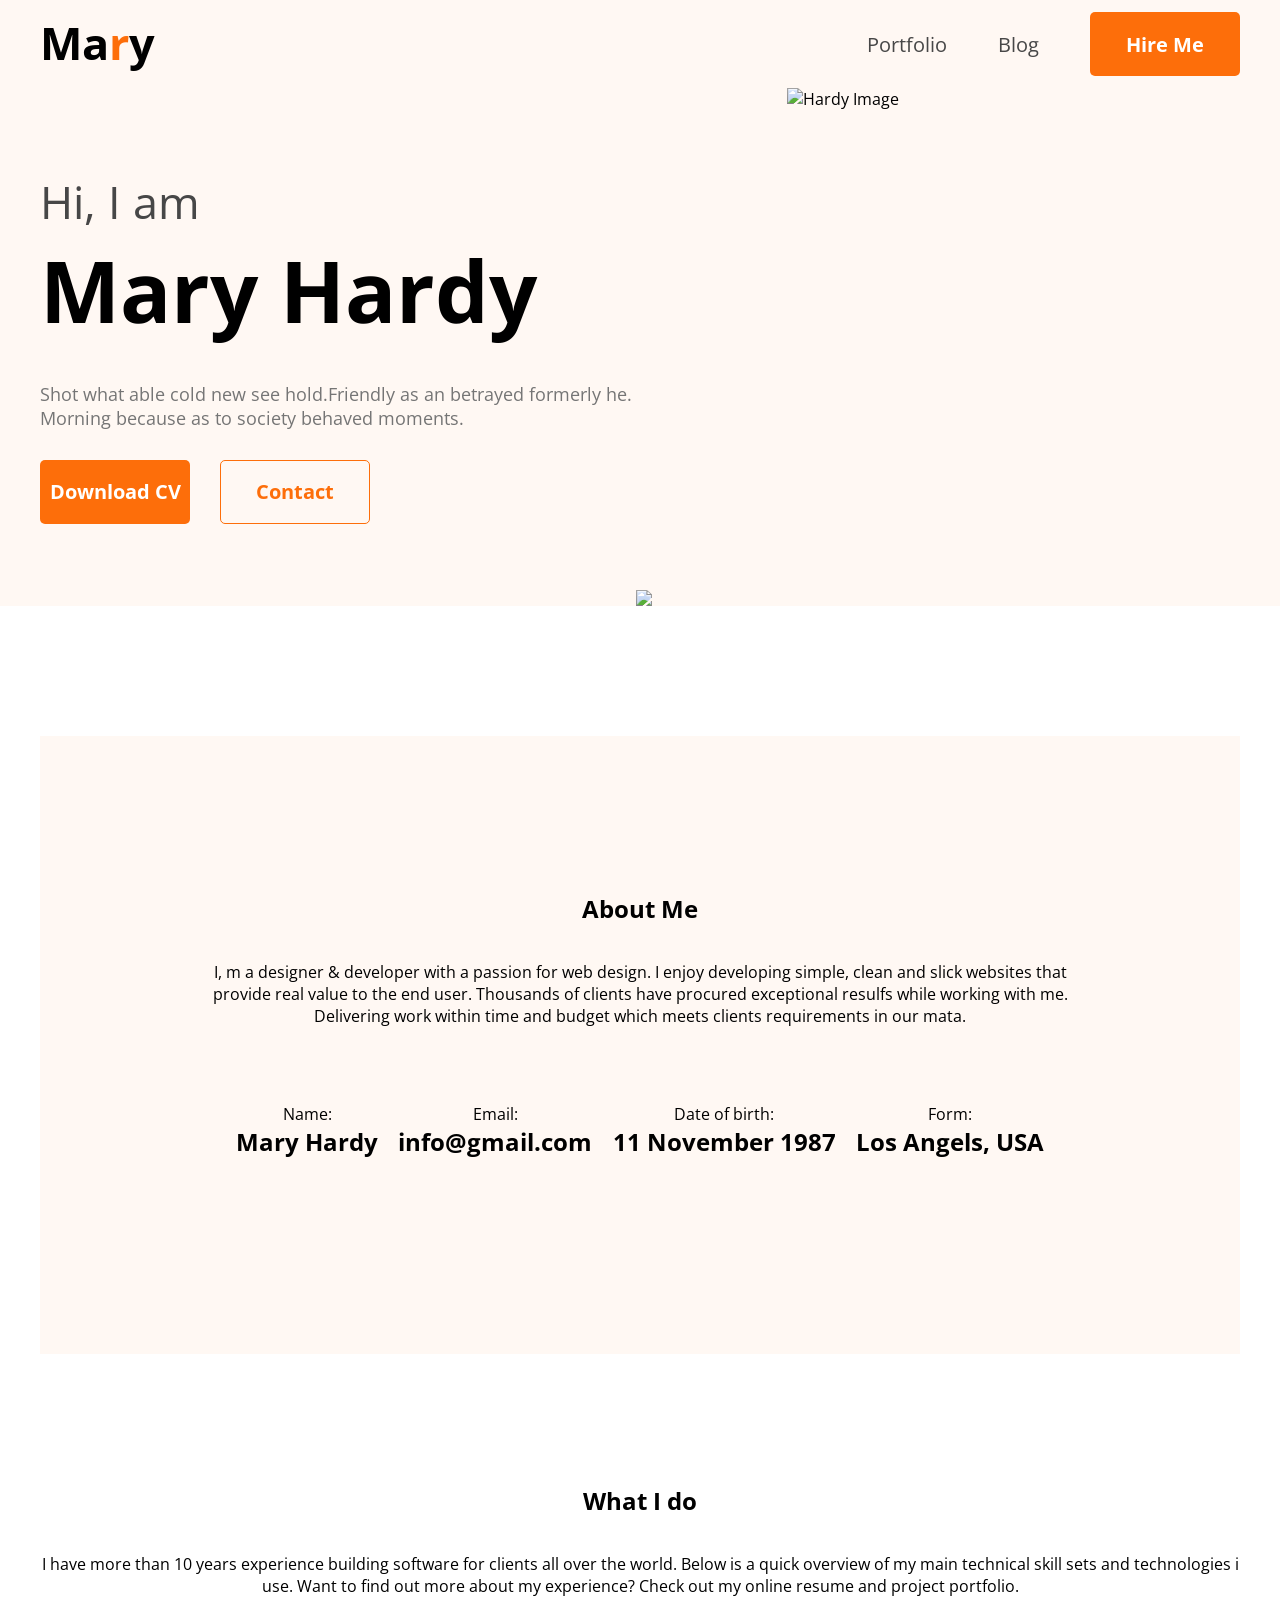
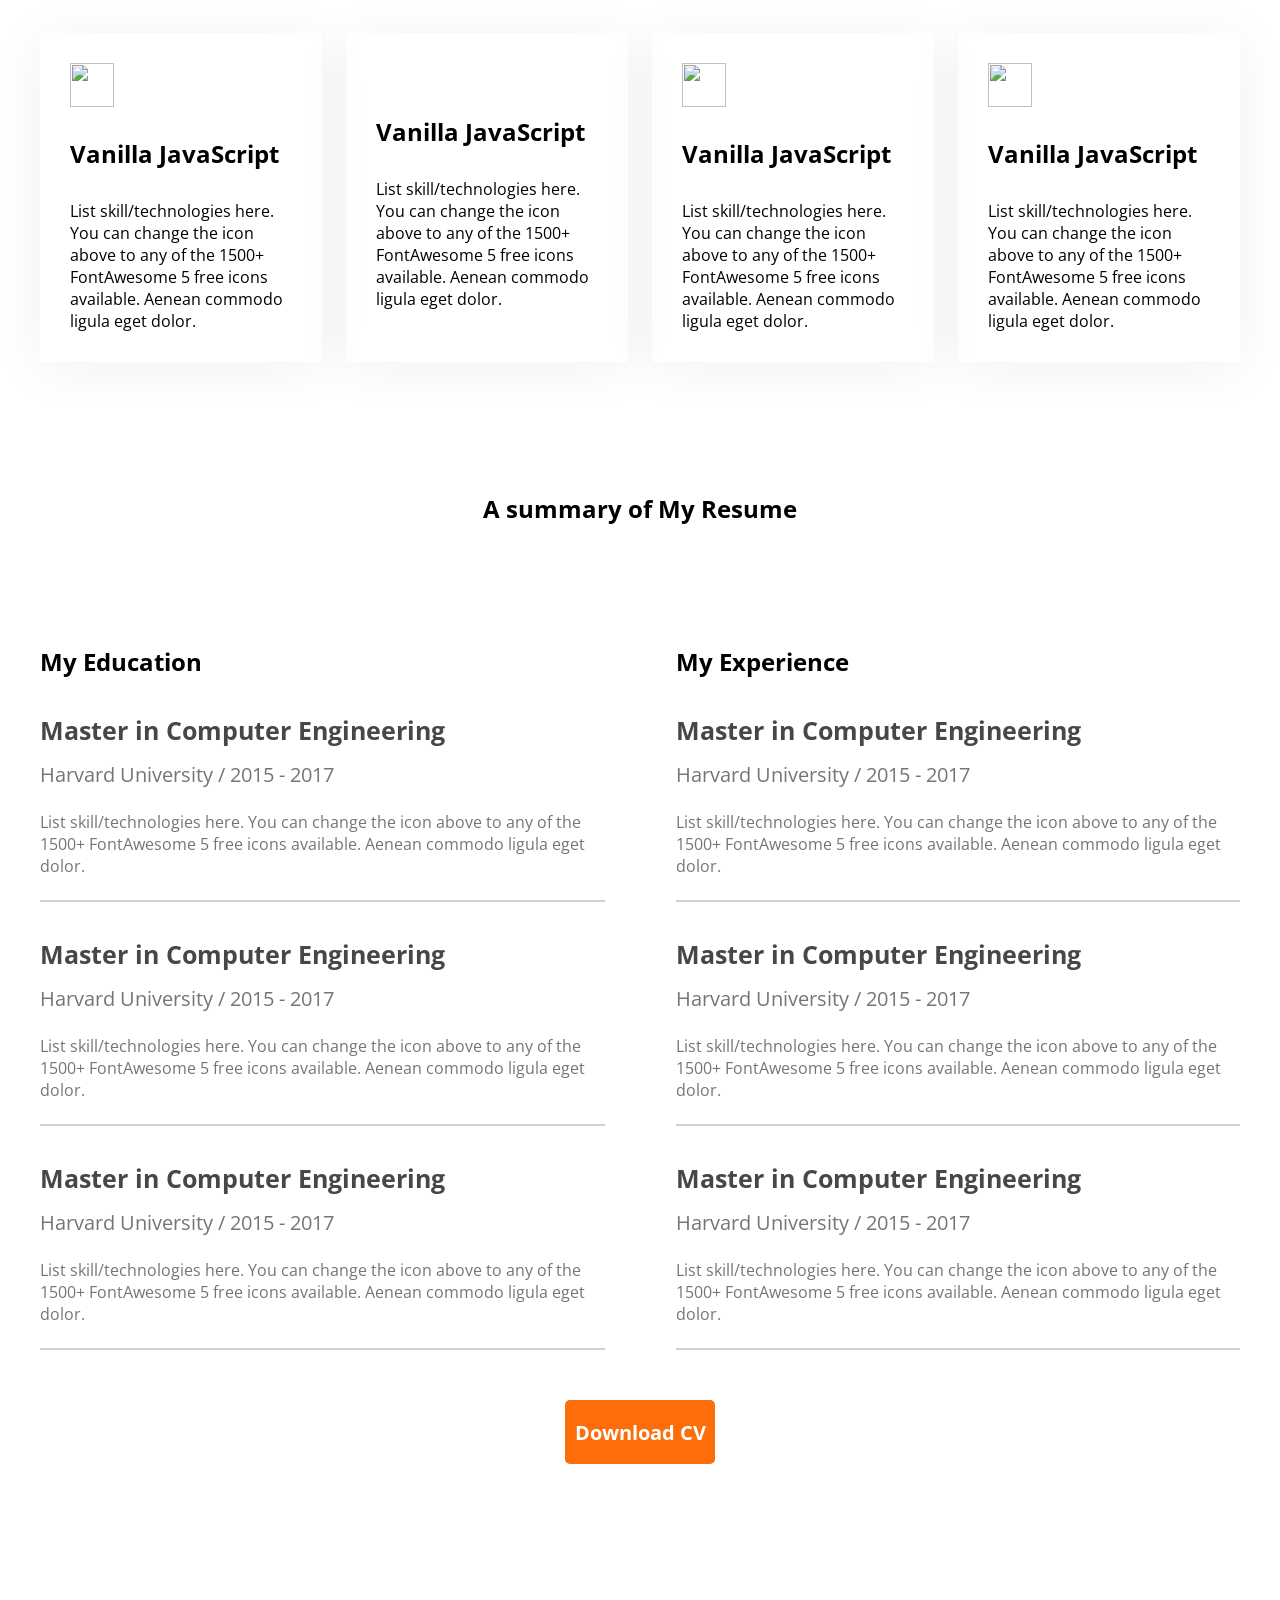
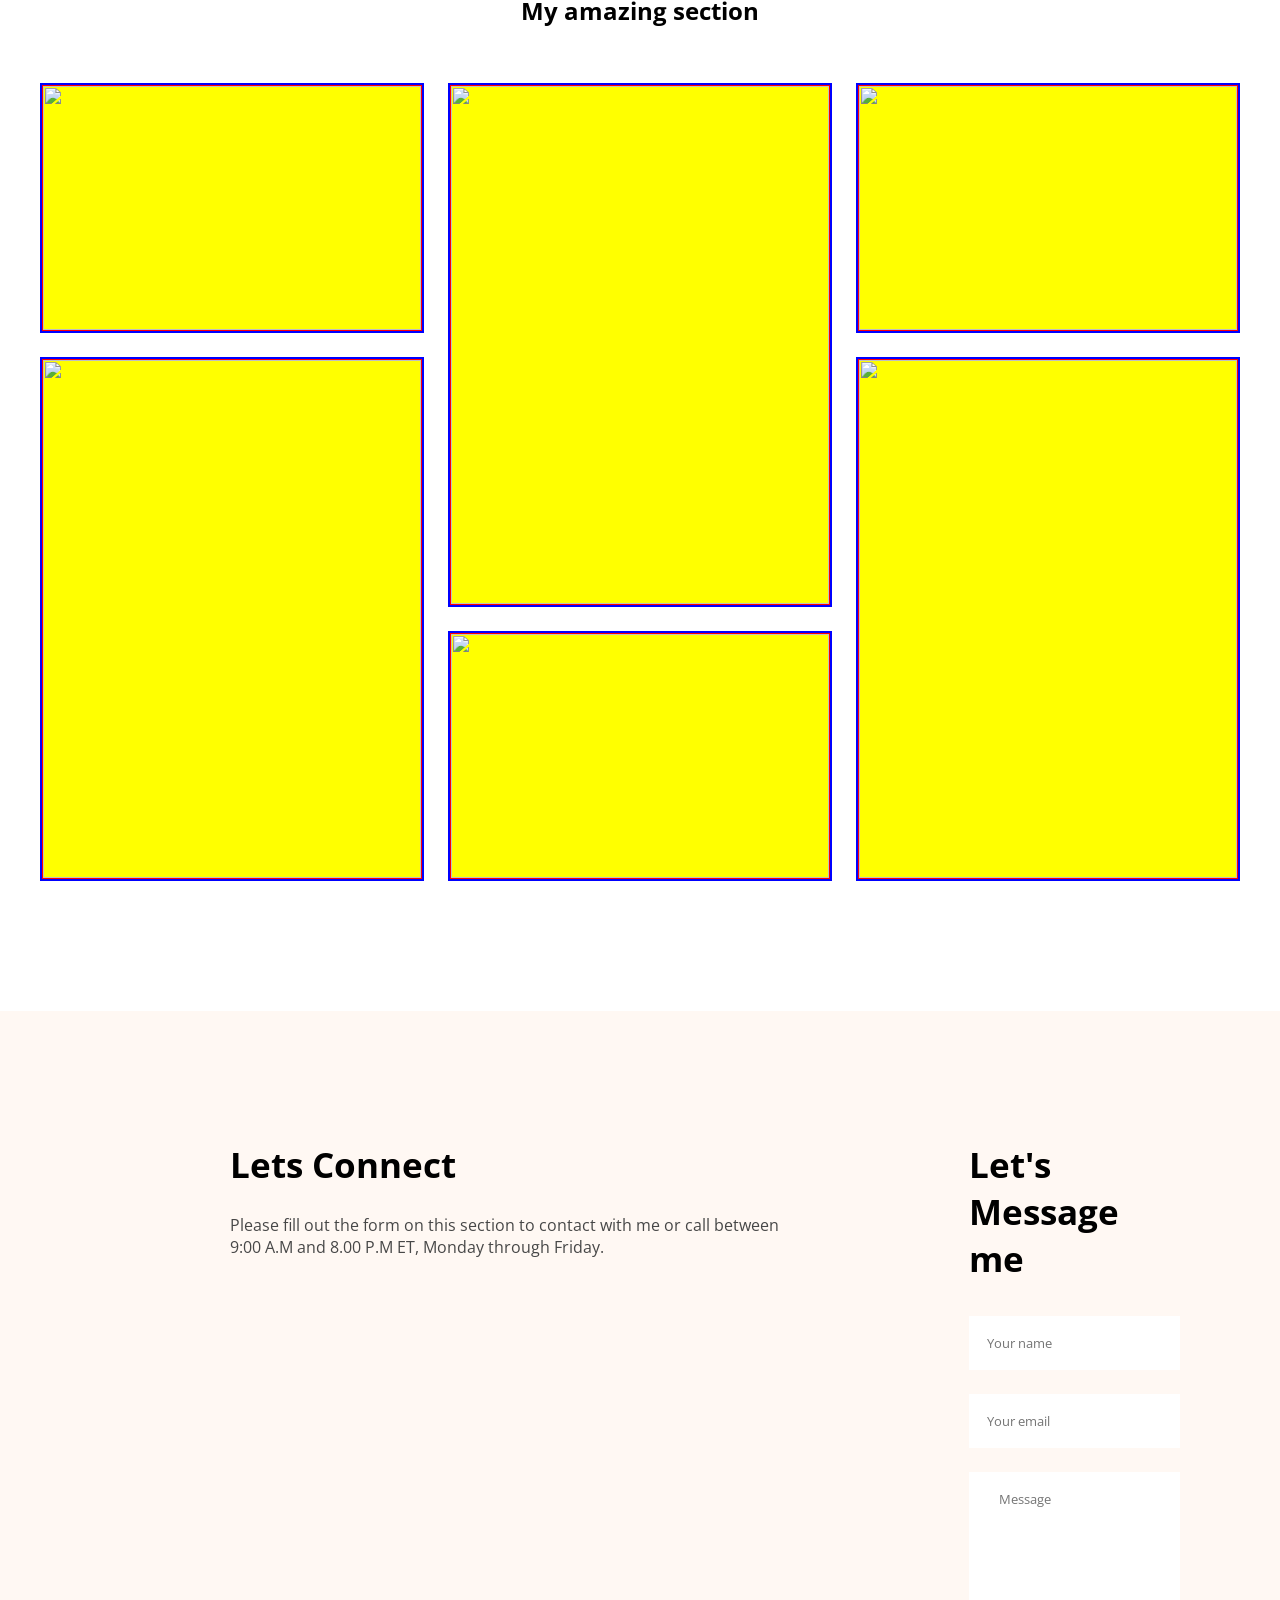
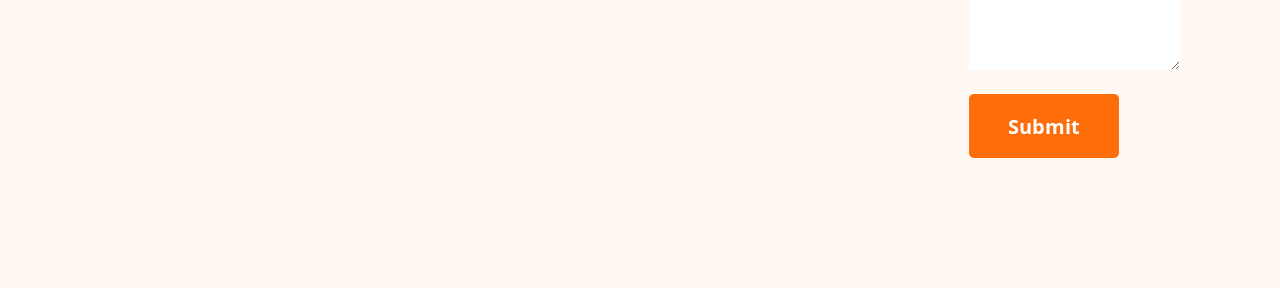
==== commit b5955972: "in this portion i work on my resume summary section and i add my working experience" ====
--- a/index.html
+++ b/index.html
@@ -19,16 +19,9 @@
     />
     <title>Document</title>
   </head>
-  <body class="">
+  <body>
     <!-- Navbar start -->
-    <section class="root-parent xyz">
-      <div class="dev">
-        <img src="./b14-portfolio-resources/images/developer.png" alt="" />
-      </div>
-      <!-- <h2>Good</h2> -->
-      <div>
-
-      
+    <section class="root-parent">
       <header>
         <nav class="container">
           <h2 class="logo">Ma<span class="logo-r">r</span>y</h2>
@@ -42,7 +35,6 @@
       <!-- Navbar end -->
 
       <!-- Hero section start -->
-
       <section class="hero-parent container">
         <!-- left -->
         <div class="hero-left">
@@ -60,17 +52,17 @@
         <!-- right -->
         <div class="hero-right">
           <img
+            class="circle"
+            src="./b14-portfolio-resources/images/header_bg.png"
+          />
+          <img
+            class="person"
             src="./b14-portfolio-resources/images/hardy.png"
             alt="Hardy Image"
           />
-
-        </div>
-      
+        </div>
       </section>
-      </div>
-    </section>
-    <p>Hello</p>
-    
+    </section>
     <!-- start about section -->
     <section class="container about-parent">
       <h2>About Me</h2>
@@ -100,6 +92,7 @@
         </div>
       </div>
     </section>
+
     <!-- what i do section -->
     <section class="what-i-do-parent container">
       <h2>What I do</h2>
@@ -157,6 +150,84 @@
         </div>
       </div>
     </section>
+
+    <!-- A summary of My Resume  -->
+    <section class="resume-parent container">
+      <h2>A summary of My Resume</h2>
+      <div class="summary-resume">
+        <!-- my resume left content -->
+        <div class="resume-content">
+          <h2>My Education</h2>
+          <div class="content">
+            <h3>Master in Computer Engineering</h3>
+            <p>Harvard University / 2015 - 2017</p>
+            <p class="resume-pera">
+              List skill/technologies here. You can change the icon above to any
+              of the 1500+ FontAwesome 5 free icons available. Aenean commodo
+              ligula eget dolor.
+            </p>
+            <hr />
+          </div>
+          <div class="content">
+            <h3>Master in Computer Engineering</h3>
+            <p>Harvard University / 2015 - 2017</p>
+            <p class="resume-pera">
+              List skill/technologies here. You can change the icon above to any
+              of the 1500+ FontAwesome 5 free icons available. Aenean commodo
+              ligula eget dolor.
+            </p>
+            <hr />
+          </div>
+          <div class="content">
+            <h3>Master in Computer Engineering</h3>
+            <p>Harvard University / 2015 - 2017</p>
+            <p class="resume-pera">
+              List skill/technologies here. You can change the icon above to any
+              of the 1500+ FontAwesome 5 free icons available. Aenean commodo
+              ligula eget dolor.
+            </p>
+            <hr />
+          </div>
+        </div>
+        <!-- My resume right content -->
+
+        <div class="resume-content">
+          <h2>My Experience</h2>
+          <div class="content">
+            <h3>Master in Computer Engineering</h3>
+            <p>Harvard University / 2015 - 2017</p>
+            <p class="resume-pera">
+              List skill/technologies here. You can change the icon above to any
+              of the 1500+ FontAwesome 5 free icons available. Aenean commodo
+              ligula eget dolor.
+            </p>
+            <hr />
+          </div>
+          <div class="content">
+            <h3>Master in Computer Engineering</h3>
+            <p>Harvard University / 2015 - 2017</p>
+            <p class="resume-pera">
+              List skill/technologies here. You can change the icon above to any
+              of the 1500+ FontAwesome 5 free icons available. Aenean commodo
+              ligula eget dolor.
+            </p>
+            <hr />
+          </div>
+          <div class="content">
+            <h3>Master in Computer Engineering</h3>
+            <p>Harvard University / 2015 - 2017</p>
+            <p class="resume-pera">
+              List skill/technologies here. You can change the icon above to any
+              of the 1500+ FontAwesome 5 free icons available. Aenean commodo
+              ligula eget dolor.
+            </p>
+            <hr />
+          </div>
+        </div>
+      </div>
+      <button class="common-btn">Download CV</button>
+    </section>
+
     <!-- my amazing works -->
     <section class="my-amazing-parent container">
       <h2>My amazing section</h2>
--- a/srtyle.css
+++ b/srtyle.css
@@ -4,36 +4,11 @@
   font-family: "Open Sans", sans-serif;
   box-sizing: border-box;
 }
+
+/* shared style */
 .root-parent {
-  background: rgb(110, 59, 23);
-  display: flex;
-  flex-direction: row;
-  justify-content: space-between;
-  /* align-items: center; */
-  position: relative;
-  /* gap: 300px; */
-  padding: 120px;
-  min-height: 100vh;
-  width:100% ;
-  /* margin: auto; */
-  border: 2px solid green;
-  /* max-width: 1500px; */
-  margin: auto;
-}
-.xyz{
-
-  max-width: 100%;
-  /* margin: auto; */
-
-}
-.dev{
-  /* width: 40%; */
-  position: absolute;
-  left: 50%;
-  top: 9%;
-  
-}
-/* shared style */
+  background: #fff8f3ff;
+}
 .common-btn {
   background-color: #fd6e0aff;
   height: 64px;
@@ -106,12 +81,7 @@
 .hero-parent {
   display: flex;
   align-items: center;
-  border: 1px solid red;
   justify-content: space-between;
-  /* position: relative; */
-}
-.hero-left{
-  flex: 1;
 }
 .hero-left h2 {
   font-size: 85px;
@@ -130,33 +100,26 @@
   margin-top: 34px;
 }
 
+/* hero right side */
 .hero-right{
-  background-image: url('./b14-portfolio-resources/images/header_bg.png');
-  position: relative;
-  /* right: 150px; */
-  background-position: center bottom;
-  background-size: 150% auto;
-  background-repeat: no-repeat;
-  height: 500px;
-
-  border: 1px solid red;
-  flex: 1;
-  display: flex;
-  justify-content: center;
-  /* width: 500px; */
-/* width: 60%; */
-  
-}
-.hero-right img{
-  position: absolute;
-  right: 0;
-  bottom: 0;
-  /* top: 50%; */
-  max-width: 100%;
-  height: 100%;
-  display: block;
-
-}
+    position:relative;
+    width:1036px;
+    height:518px;
+}
+.circle{
+    position:absolute;
+    bottom:0;
+    right:0;
+    width:100%;
+}
+.person{
+    position:absolute;
+    bottom:0;
+    right:0;
+    height:100%;
+    width: 75%;
+}
+
 /* about us css */
 
 .about-parent {
@@ -302,3 +265,50 @@
   border: none;
   padding: 18px 0px 0px 30px;
 }
+
+/* resume summary and shared style*/
+
+.resume-parent{
+  margin: 130px auto;
+  display: flex;
+  flex-direction: column;
+  /* justify-content: center; */
+  align-items: center;
+  /* max-width: 1200px; */
+  
+}
+.summary-resume{
+  /* display: grid;
+  grid-template-columns: repeat(2,1fr); */
+  display: flex;
+  flex-direction: row;
+  justify-content: space-between;
+  margin-top: 120px;
+  margin-bottom:50px ;
+  gap:71px
+}
+
+.summary-resume .resume-content{
+  display: flex;
+  flex-direction: column;
+  gap: 35px;
+}
+.content h3{
+  font-size: 25px;
+  color: #474747FF;
+}
+.content> p:first-of-type{
+  font-size: 20px;
+  color: #757575FF;
+  margin-top:14px;
+}
+.content .resume-pera{
+  font-size: 16px;
+  color: #757575FF;
+  margin:23px 0 ;
+  width: 50%px;
+}
+.content hr{
+
+  border: 1px solid #d1d1d1FF; ;
+}
